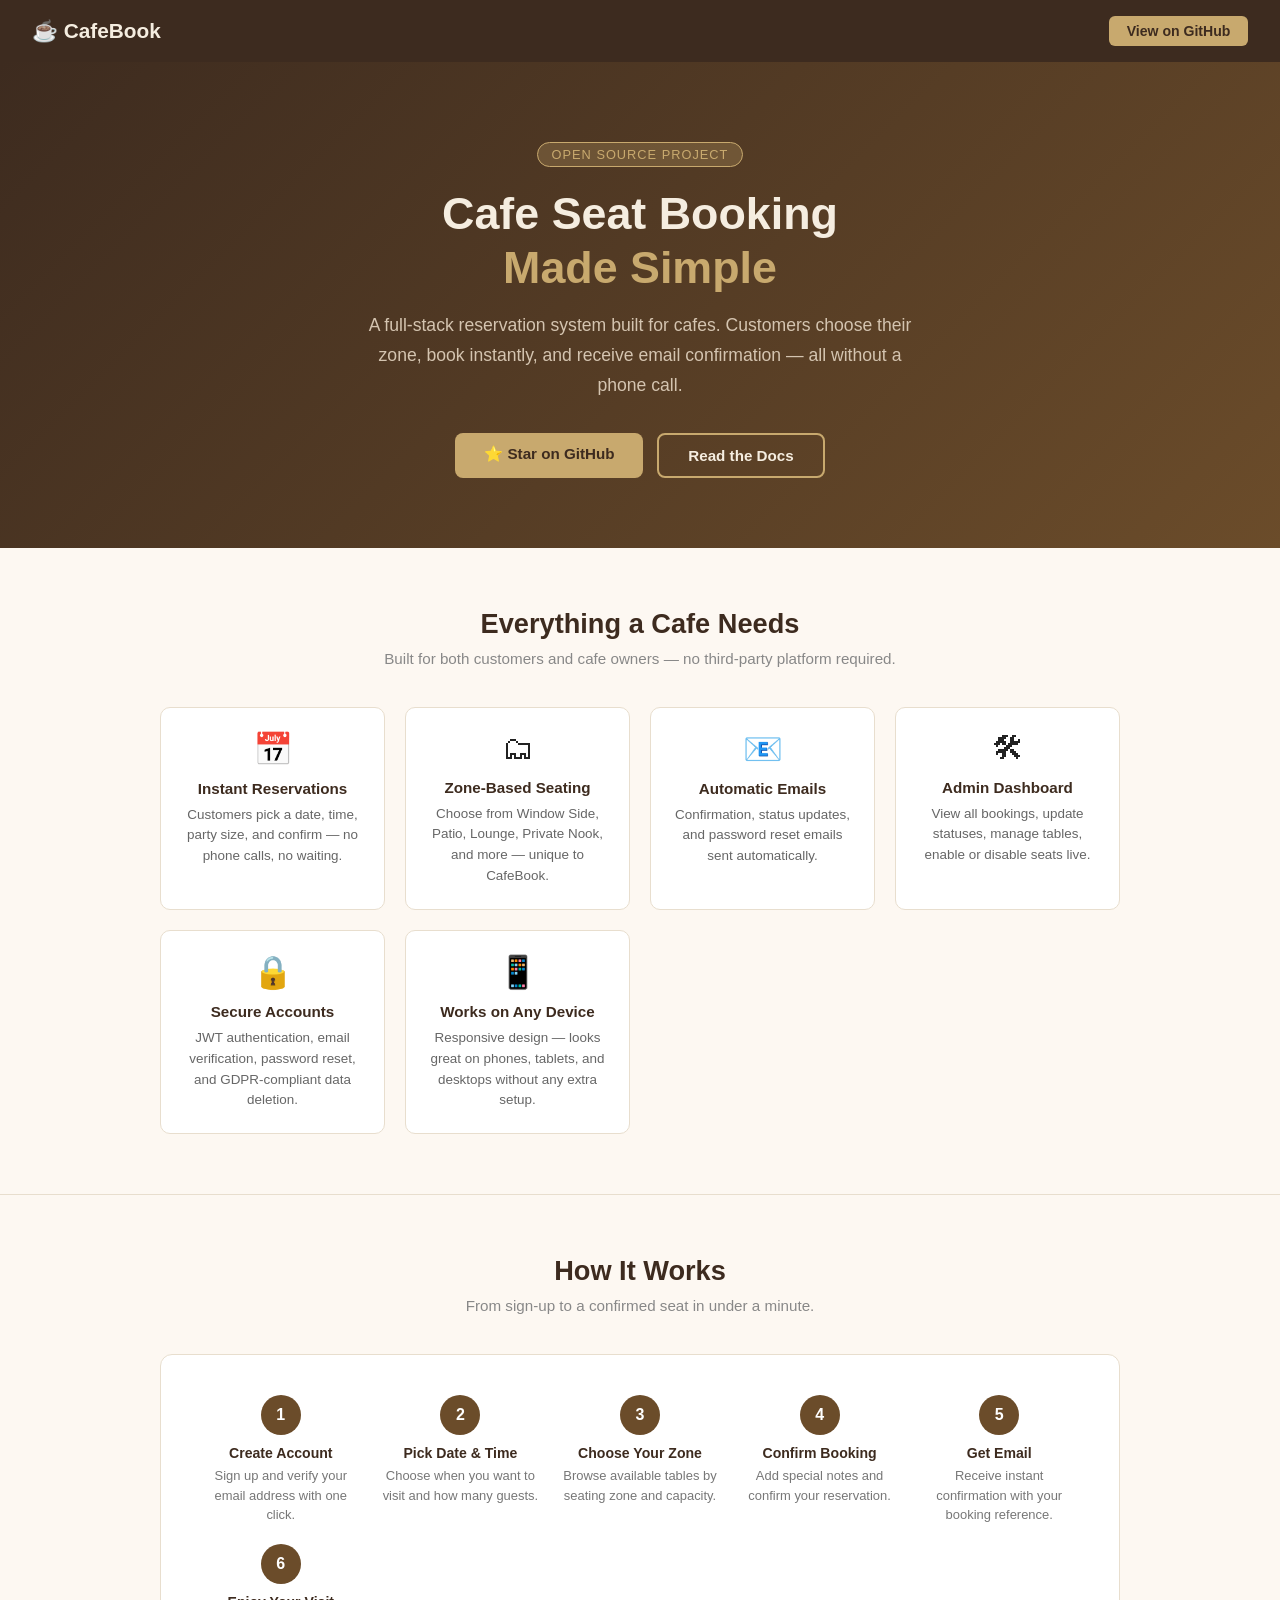
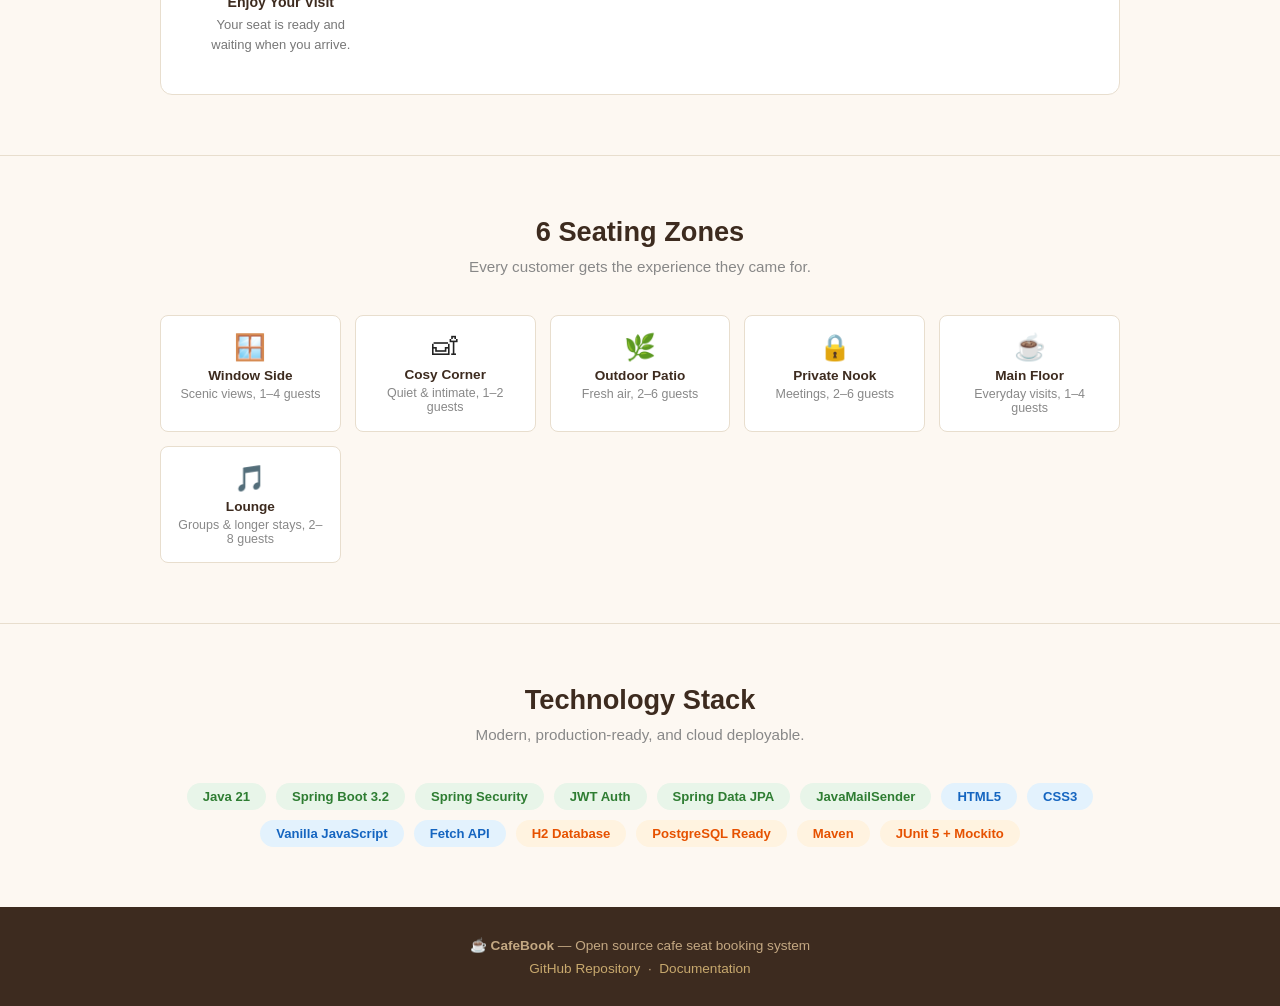
==== docs/index.html @ 47e1f50e "Add docs/index.html (GitHub Pages) and README.md Co-Authored-By: Claude Sonnet 4.6 <noreply@anthropi" ====
<!DOCTYPE html>
<html lang="en">
<head>
  <meta charset="UTF-8">
  <meta name="viewport" content="width=device-width, initial-scale=1.0">
  <title>CafeBook — Cafe Seat Booking System</title>
  <style>
    * { margin: 0; padding: 0; box-sizing: border-box; }
    body { font-family: 'Segoe UI', Arial, sans-serif; background: #fdf8f2; color: #222; }

    /* NAV */
    nav { background: #3d2b1f; padding: 1rem 2rem; display: flex; align-items: center; justify-content: space-between; }
    nav .logo { color: #f5ede0; font-size: 1.3rem; font-weight: 700; text-decoration: none; }
    nav a.btn { background: #c8a96e; color: #3d2b1f; padding: 0.45rem 1.1rem; border-radius: 6px;
                font-size: 0.88rem; font-weight: 700; text-decoration: none; }
    nav a.btn:hover { background: #b8945a; }

    /* HERO */
    .hero { background: linear-gradient(135deg, #3d2b1f 0%, #6b4c2a 100%);
            color: #f5ede0; text-align: center; padding: 80px 20px 70px; }
    .hero .badge { display: inline-block; background: rgba(200,169,110,0.25); color: #c8a96e;
                   border: 1px solid #c8a96e; border-radius: 20px; font-size: 0.8rem;
                   padding: 4px 14px; margin-bottom: 20px; letter-spacing: 1px; }
    .hero h1 { font-size: 2.8rem; margin-bottom: 16px; line-height: 1.2; }
    .hero h1 span { color: #c8a96e; }
    .hero p { font-size: 1.1rem; color: #d4c4b0; max-width: 560px; margin: 0 auto 32px; line-height: 1.7; }
    .hero-btns { display: flex; gap: 14px; justify-content: center; flex-wrap: wrap; }
    .hero-btns a { padding: 0.75rem 1.8rem; border-radius: 8px; font-weight: 700;
                   font-size: 0.95rem; text-decoration: none; }
    .btn-primary   { background: #c8a96e; color: #3d2b1f; }
    .btn-secondary { background: transparent; color: #f5ede0; border: 2px solid #c8a96e; }
    .btn-primary:hover   { background: #b8945a; }
    .btn-secondary:hover { background: rgba(200,169,110,0.1); }

    /* SECTIONS */
    section { padding: 60px 20px; max-width: 1000px; margin: 0 auto; }
    section h2 { font-size: 1.7rem; color: #3d2b1f; text-align: center; margin-bottom: 10px; }
    .section-sub { text-align: center; color: #888; font-size: 0.95rem; margin-bottom: 40px; }

    /* FEATURES GRID */
    .features { display: grid; grid-template-columns: repeat(auto-fit, minmax(220px, 1fr)); gap: 20px; }
    .feature-card { background: #fff; border: 1px solid #e8dece; border-radius: 10px;
                    padding: 22px 20px; text-align: center; }
    .feature-card .icon { font-size: 2rem; margin-bottom: 12px; }
    .feature-card h3 { font-size: 0.95rem; color: #3d2b1f; margin-bottom: 8px; font-weight: 700; }
    .feature-card p  { font-size: 0.84rem; color: #666; line-height: 1.55; }

    /* HOW IT WORKS */
    .how-wrap { background: #fff; border-radius: 12px; padding: 40px; border: 1px solid #e8dece; }
    .steps-row { display: grid; grid-template-columns: repeat(auto-fit, minmax(150px, 1fr)); gap: 20px; }
    .step { text-align: center; }
    .step .num { width: 40px; height: 40px; border-radius: 50%; background: #6b4c2a; color: #fff;
                 font-size: 1rem; font-weight: 700; display: flex; align-items: center;
                 justify-content: center; margin: 0 auto 10px; }
    .step h4 { font-size: 0.88rem; color: #3d2b1f; margin-bottom: 5px; font-weight: 700; }
    .step p  { font-size: 0.81rem; color: #777; line-height: 1.5; }

    /* ZONES */
    .zones-grid { display: grid; grid-template-columns: repeat(auto-fit, minmax(160px, 1fr)); gap: 14px; }
    .zone-card  { background: #fff; border: 1px solid #e8dece; border-radius: 8px;
                  padding: 16px; text-align: center; }
    .zone-card .zi { font-size: 1.6rem; margin-bottom: 6px; }
    .zone-card h4  { font-size: 0.85rem; color: #3d2b1f; font-weight: 700; margin-bottom: 4px; }
    .zone-card p   { font-size: 0.78rem; color: #888; }

    /* TECH STACK */
    .stack-row { display: flex; flex-wrap: wrap; gap: 10px; justify-content: center; }
    .tag { display: inline-block; padding: 6px 16px; border-radius: 20px; font-size: 0.82rem;
           font-weight: 600; }
    .tag.back  { background: #e8f5e9; color: #2e7d32; }
    .tag.front { background: #e3f2fd; color: #1565c0; }
    .tag.infra { background: #fff3e0; color: #e65100; }

    /* FOOTER */
    footer { background: #3d2b1f; color: #c4a882; text-align: center;
             padding: 30px 20px; font-size: 0.85rem; }
    footer a { color: #c8a96e; text-decoration: none; }
    footer a:hover { text-decoration: underline; }

    .divider { border: none; border-top: 1px solid #e8dece; margin: 0; }
  </style>
</head>
<body>

<!-- NAV -->
<nav>
  <a href="#" class="logo">&#9749; CafeBook</a>
  <a href="https://github.com/athikahamed4345/cafe-seat-booking" class="btn" target="_blank">View on GitHub</a>
</nav>

<!-- HERO -->
<div class="hero">
  <div class="badge">OPEN SOURCE PROJECT</div>
  <h1>Cafe Seat Booking<br><span>Made Simple</span></h1>
  <p>A full-stack reservation system built for cafes. Customers choose their zone, book instantly, and receive email confirmation — all without a phone call.</p>
  <div class="hero-btns">
    <a href="https://github.com/athikahamed4345/cafe-seat-booking" class="btn-primary" target="_blank">⭐ Star on GitHub</a>
    <a href="https://github.com/athikahamed4345/cafe-seat-booking#readme" class="btn-secondary" target="_blank">Read the Docs</a>
  </div>
</div>

<!-- FEATURES -->
<section>
  <h2>Everything a Cafe Needs</h2>
  <p class="section-sub">Built for both customers and cafe owners — no third-party platform required.</p>
  <div class="features">
    <div class="feature-card">
      <div class="icon">📅</div>
      <h3>Instant Reservations</h3>
      <p>Customers pick a date, time, party size, and confirm — no phone calls, no waiting.</p>
    </div>
    <div class="feature-card">
      <div class="icon">🗂</div>
      <h3>Zone-Based Seating</h3>
      <p>Choose from Window Side, Patio, Lounge, Private Nook, and more — unique to CafeBook.</p>
    </div>
    <div class="feature-card">
      <div class="icon">📧</div>
      <h3>Automatic Emails</h3>
      <p>Confirmation, status updates, and password reset emails sent automatically.</p>
    </div>
    <div class="feature-card">
      <div class="icon">🛠</div>
      <h3>Admin Dashboard</h3>
      <p>View all bookings, update statuses, manage tables, enable or disable seats live.</p>
    </div>
    <div class="feature-card">
      <div class="icon">🔒</div>
      <h3>Secure Accounts</h3>
      <p>JWT authentication, email verification, password reset, and GDPR-compliant data deletion.</p>
    </div>
    <div class="feature-card">
      <div class="icon">📱</div>
      <h3>Works on Any Device</h3>
      <p>Responsive design — looks great on phones, tablets, and desktops without any extra setup.</p>
    </div>
  </div>
</section>

<hr class="divider">

<!-- HOW IT WORKS -->
<section>
  <h2>How It Works</h2>
  <p class="section-sub">From sign-up to a confirmed seat in under a minute.</p>
  <div class="how-wrap">
    <div class="steps-row">
      <div class="step">
        <div class="num">1</div>
        <h4>Create Account</h4>
        <p>Sign up and verify your email address with one click.</p>
      </div>
      <div class="step">
        <div class="num">2</div>
        <h4>Pick Date & Time</h4>
        <p>Choose when you want to visit and how many guests.</p>
      </div>
      <div class="step">
        <div class="num">3</div>
        <h4>Choose Your Zone</h4>
        <p>Browse available tables by seating zone and capacity.</p>
      </div>
      <div class="step">
        <div class="num">4</div>
        <h4>Confirm Booking</h4>
        <p>Add special notes and confirm your reservation.</p>
      </div>
      <div class="step">
        <div class="num">5</div>
        <h4>Get Email</h4>
        <p>Receive instant confirmation with your booking reference.</p>
      </div>
      <div class="step">
        <div class="num">6</div>
        <h4>Enjoy Your Visit</h4>
        <p>Your seat is ready and waiting when you arrive.</p>
      </div>
    </div>
  </div>
</section>

<hr class="divider">

<!-- SEATING ZONES -->
<section>
  <h2>6 Seating Zones</h2>
  <p class="section-sub">Every customer gets the experience they came for.</p>
  <div class="zones-grid">
    <div class="zone-card"><div class="zi">🪟</div><h4>Window Side</h4><p>Scenic views, 1–4 guests</p></div>
    <div class="zone-card"><div class="zi">🛋</div><h4>Cosy Corner</h4><p>Quiet & intimate, 1–2 guests</p></div>
    <div class="zone-card"><div class="zi">🌿</div><h4>Outdoor Patio</h4><p>Fresh air, 2–6 guests</p></div>
    <div class="zone-card"><div class="zi">🔒</div><h4>Private Nook</h4><p>Meetings, 2–6 guests</p></div>
    <div class="zone-card"><div class="zi">☕</div><h4>Main Floor</h4><p>Everyday visits, 1–4 guests</p></div>
    <div class="zone-card"><div class="zi">🎵</div><h4>Lounge</h4><p>Groups & longer stays, 2–8 guests</p></div>
  </div>
</section>

<hr class="divider">

<!-- TECH STACK -->
<section>
  <h2>Technology Stack</h2>
  <p class="section-sub">Modern, production-ready, and cloud deployable.</p>
  <div class="stack-row">
    <span class="tag back">Java 21</span>
    <span class="tag back">Spring Boot 3.2</span>
    <span class="tag back">Spring Security</span>
    <span class="tag back">JWT Auth</span>
    <span class="tag back">Spring Data JPA</span>
    <span class="tag back">JavaMailSender</span>
    <span class="tag front">HTML5</span>
    <span class="tag front">CSS3</span>
    <span class="tag front">Vanilla JavaScript</span>
    <span class="tag front">Fetch API</span>
    <span class="tag infra">H2 Database</span>
    <span class="tag infra">PostgreSQL Ready</span>
    <span class="tag infra">Maven</span>
    <span class="tag infra">JUnit 5 + Mockito</span>
  </div>
</section>

<!-- FOOTER -->
<footer>
  <p>&#9749; <strong>CafeBook</strong> — Open source cafe seat booking system</p>
  <p style="margin-top:8px">
    <a href="https://github.com/athikahamed4345/cafe-seat-booking" target="_blank">GitHub Repository</a>
    &nbsp;·&nbsp;
    <a href="https://github.com/athikahamed4345/cafe-seat-booking#readme" target="_blank">Documentation</a>
  </p>
</footer>

</body>
</html>
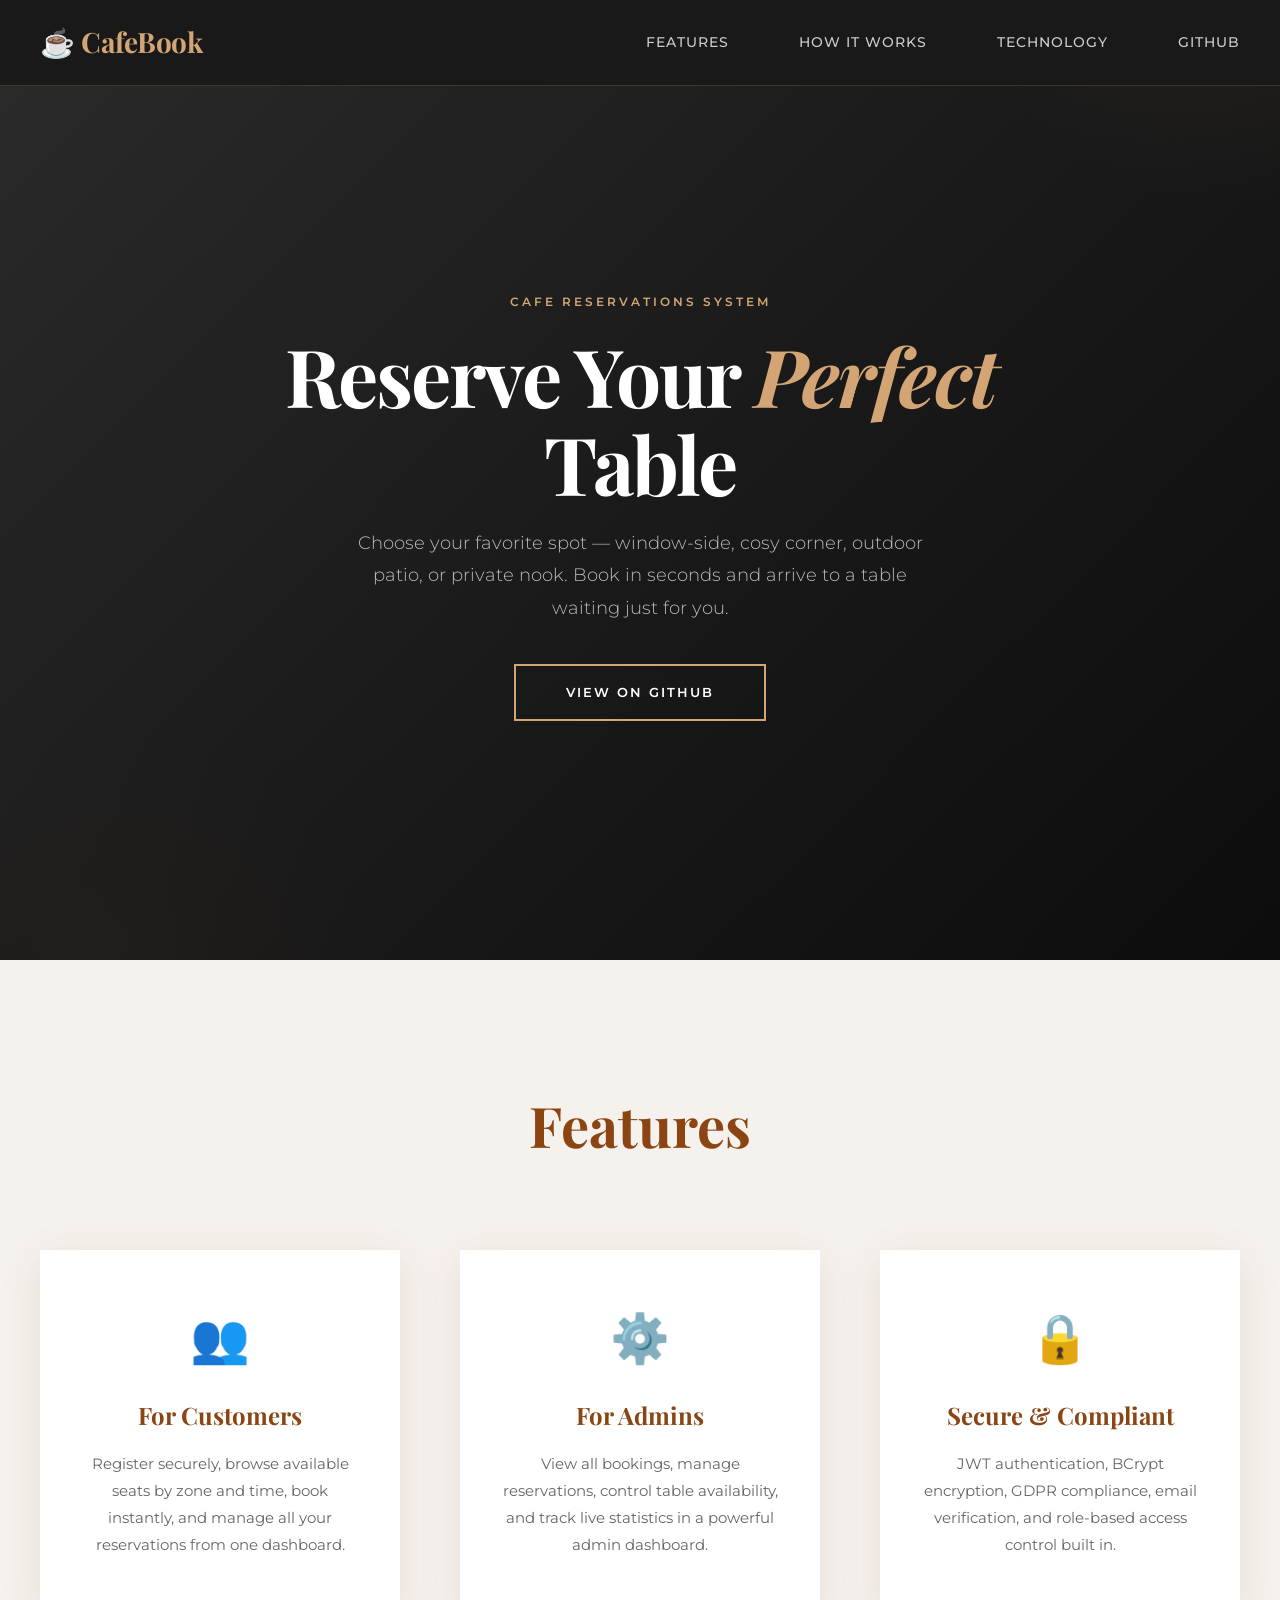
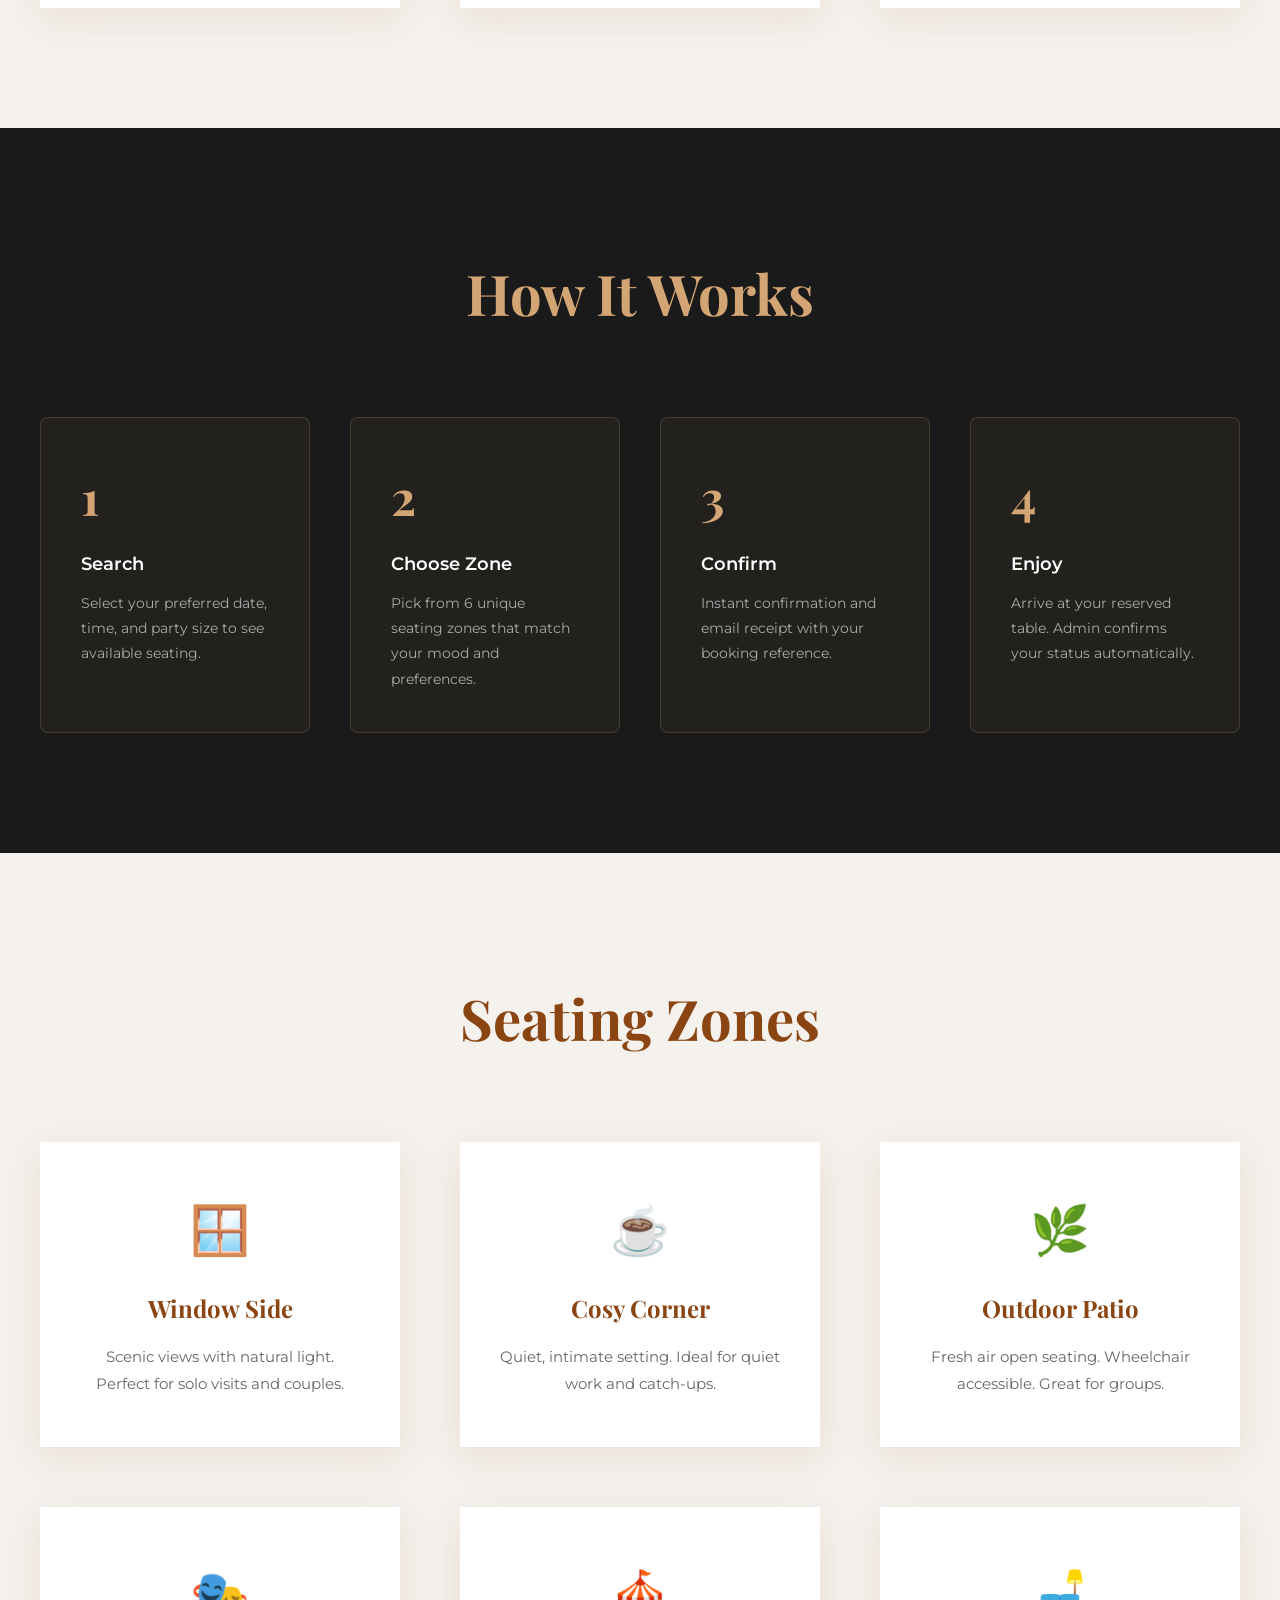
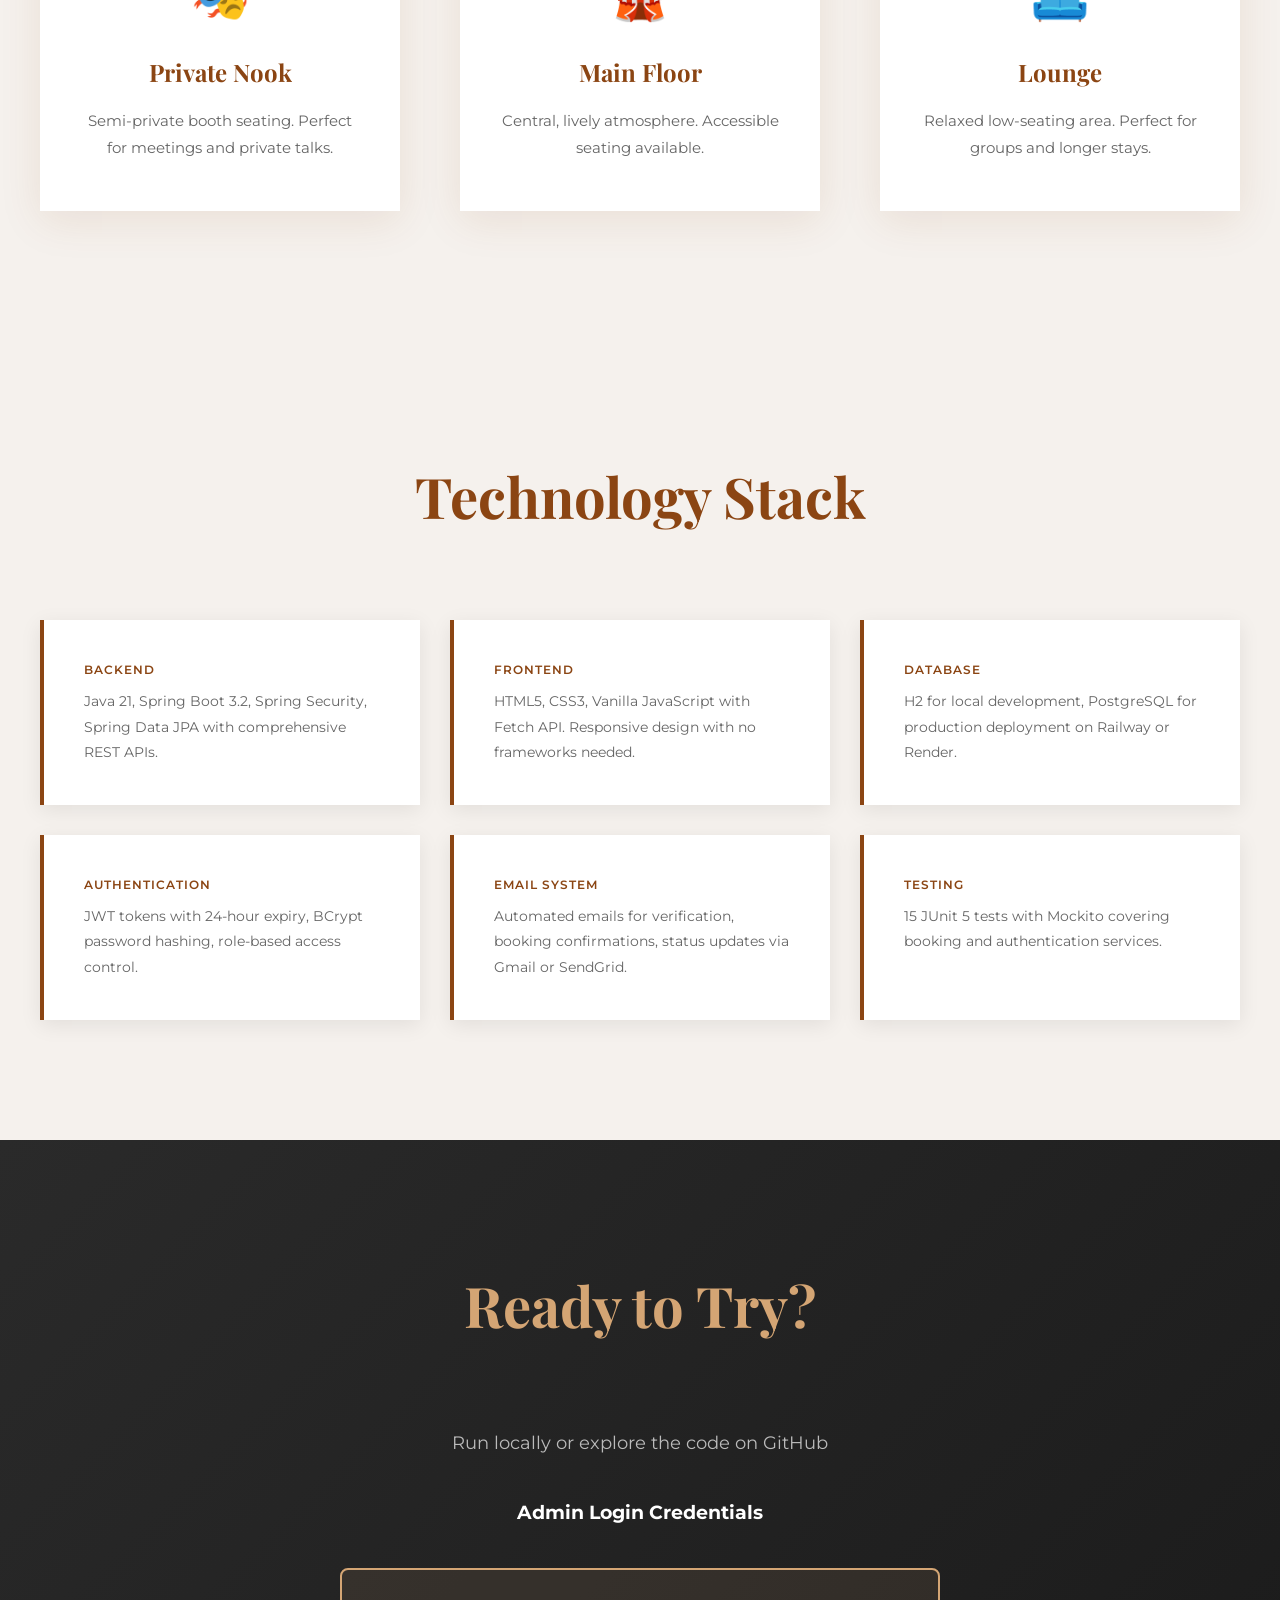
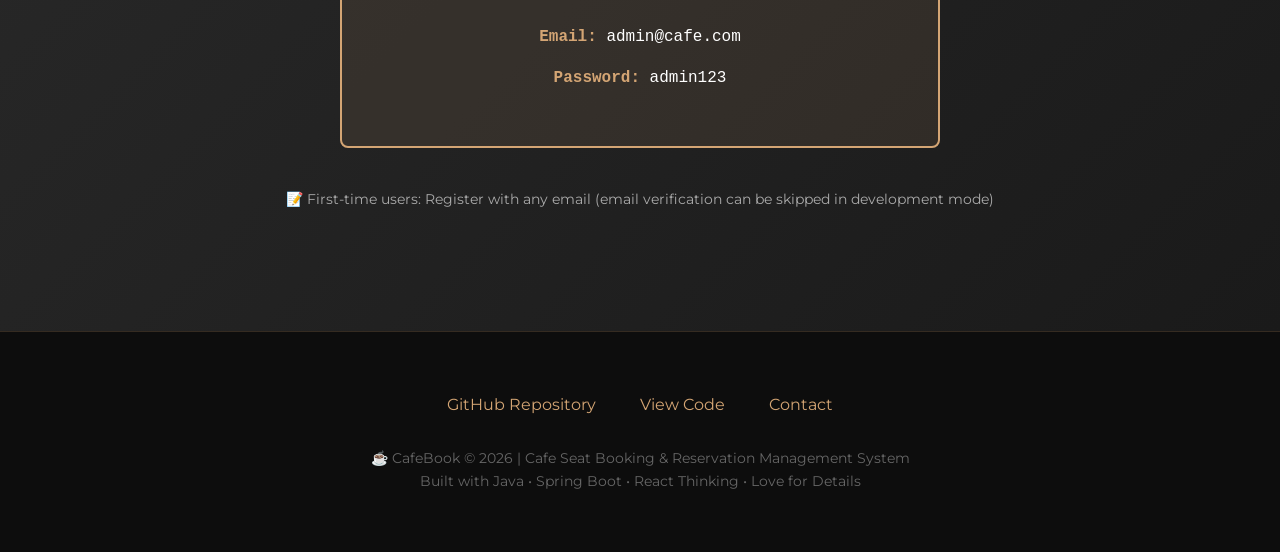
==== commit dc9722e7: "Revise index.html for improved layout and content" ====
--- a/docs/index.html
+++ b/docs/index.html
@@ -1,233 +1,659 @@
 <!DOCTYPE html>
 <html lang="en">
 <head>
-  <meta charset="UTF-8">
-  <meta name="viewport" content="width=device-width, initial-scale=1.0">
-  <title>CafeBook — Cafe Seat Booking System</title>
-  <style>
-    * { margin: 0; padding: 0; box-sizing: border-box; }
-    body { font-family: 'Segoe UI', Arial, sans-serif; background: #fdf8f2; color: #222; }
-
-    /* NAV */
-    nav { background: #3d2b1f; padding: 1rem 2rem; display: flex; align-items: center; justify-content: space-between; }
-    nav .logo { color: #f5ede0; font-size: 1.3rem; font-weight: 700; text-decoration: none; }
-    nav a.btn { background: #c8a96e; color: #3d2b1f; padding: 0.45rem 1.1rem; border-radius: 6px;
-                font-size: 0.88rem; font-weight: 700; text-decoration: none; }
-    nav a.btn:hover { background: #b8945a; }
-
-    /* HERO */
-    .hero { background: linear-gradient(135deg, #3d2b1f 0%, #6b4c2a 100%);
-            color: #f5ede0; text-align: center; padding: 80px 20px 70px; }
-    .hero .badge { display: inline-block; background: rgba(200,169,110,0.25); color: #c8a96e;
-                   border: 1px solid #c8a96e; border-radius: 20px; font-size: 0.8rem;
-                   padding: 4px 14px; margin-bottom: 20px; letter-spacing: 1px; }
-    .hero h1 { font-size: 2.8rem; margin-bottom: 16px; line-height: 1.2; }
-    .hero h1 span { color: #c8a96e; }
-    .hero p { font-size: 1.1rem; color: #d4c4b0; max-width: 560px; margin: 0 auto 32px; line-height: 1.7; }
-    .hero-btns { display: flex; gap: 14px; justify-content: center; flex-wrap: wrap; }
-    .hero-btns a { padding: 0.75rem 1.8rem; border-radius: 8px; font-weight: 700;
-                   font-size: 0.95rem; text-decoration: none; }
-    .btn-primary   { background: #c8a96e; color: #3d2b1f; }
-    .btn-secondary { background: transparent; color: #f5ede0; border: 2px solid #c8a96e; }
-    .btn-primary:hover   { background: #b8945a; }
-    .btn-secondary:hover { background: rgba(200,169,110,0.1); }
-
-    /* SECTIONS */
-    section { padding: 60px 20px; max-width: 1000px; margin: 0 auto; }
-    section h2 { font-size: 1.7rem; color: #3d2b1f; text-align: center; margin-bottom: 10px; }
-    .section-sub { text-align: center; color: #888; font-size: 0.95rem; margin-bottom: 40px; }
-
-    /* FEATURES GRID */
-    .features { display: grid; grid-template-columns: repeat(auto-fit, minmax(220px, 1fr)); gap: 20px; }
-    .feature-card { background: #fff; border: 1px solid #e8dece; border-radius: 10px;
-                    padding: 22px 20px; text-align: center; }
-    .feature-card .icon { font-size: 2rem; margin-bottom: 12px; }
-    .feature-card h3 { font-size: 0.95rem; color: #3d2b1f; margin-bottom: 8px; font-weight: 700; }
-    .feature-card p  { font-size: 0.84rem; color: #666; line-height: 1.55; }
-
-    /* HOW IT WORKS */
-    .how-wrap { background: #fff; border-radius: 12px; padding: 40px; border: 1px solid #e8dece; }
-    .steps-row { display: grid; grid-template-columns: repeat(auto-fit, minmax(150px, 1fr)); gap: 20px; }
-    .step { text-align: center; }
-    .step .num { width: 40px; height: 40px; border-radius: 50%; background: #6b4c2a; color: #fff;
-                 font-size: 1rem; font-weight: 700; display: flex; align-items: center;
-                 justify-content: center; margin: 0 auto 10px; }
-    .step h4 { font-size: 0.88rem; color: #3d2b1f; margin-bottom: 5px; font-weight: 700; }
-    .step p  { font-size: 0.81rem; color: #777; line-height: 1.5; }
-
-    /* ZONES */
-    .zones-grid { display: grid; grid-template-columns: repeat(auto-fit, minmax(160px, 1fr)); gap: 14px; }
-    .zone-card  { background: #fff; border: 1px solid #e8dece; border-radius: 8px;
-                  padding: 16px; text-align: center; }
-    .zone-card .zi { font-size: 1.6rem; margin-bottom: 6px; }
-    .zone-card h4  { font-size: 0.85rem; color: #3d2b1f; font-weight: 700; margin-bottom: 4px; }
-    .zone-card p   { font-size: 0.78rem; color: #888; }
-
-    /* TECH STACK */
-    .stack-row { display: flex; flex-wrap: wrap; gap: 10px; justify-content: center; }
-    .tag { display: inline-block; padding: 6px 16px; border-radius: 20px; font-size: 0.82rem;
-           font-weight: 600; }
-    .tag.back  { background: #e8f5e9; color: #2e7d32; }
-    .tag.front { background: #e3f2fd; color: #1565c0; }
-    .tag.infra { background: #fff3e0; color: #e65100; }
-
-    /* FOOTER */
-    footer { background: #3d2b1f; color: #c4a882; text-align: center;
-             padding: 30px 20px; font-size: 0.85rem; }
-    footer a { color: #c8a96e; text-decoration: none; }
-    footer a:hover { text-decoration: underline; }
-
-    .divider { border: none; border-top: 1px solid #e8dece; margin: 0; }
-  </style>
+    <meta charset="UTF-8">
+    <meta name="viewport" content="width=device-width, initial-scale=1.0">
+    <title>CafeBook — Reserve Your Perfect Table</title>
+    <link href="https://fonts.googleapis.com/css2?family=Playfair+Display:wght@400;700;900&family=Montserrat:wght@300;400;500;600;700&display=swap" rel="stylesheet">
+    <style>
+        * {
+            margin: 0;
+            padding: 0;
+            box-sizing: border-box;
+        }
+
+        :root {
+            --primary: #8B4513;
+            --dark: #1a1a1a;
+            --cream: #f5f1ed;
+            --accent: #d4a574;
+            --gold: #b8860b;
+        }
+
+        html {
+            scroll-behavior: smooth;
+        }
+
+        body {
+            font-family: 'Montserrat', sans-serif;
+            background: var(--dark);
+            color: #333;
+            line-height: 1.6;
+            overflow-x: hidden;
+        }
+
+        /* Navigation */
+        nav {
+            position: fixed;
+            top: 0;
+            width: 100%;
+            display: flex;
+            justify-content: space-between;
+            align-items: center;
+            padding: 20px 40px;
+            background: rgba(26, 26, 26, 0.95);
+            backdrop-filter: blur(10px);
+            z-index: 1000;
+            border-bottom: 1px solid rgba(212, 165, 116, 0.2);
+        }
+
+        .logo {
+            font-family: 'Playfair Display', serif;
+            font-size: 28px;
+            font-weight: 700;
+            color: var(--accent);
+            letter-spacing: -0.5px;
+        }
+
+        nav a {
+            color: #ccc;
+            text-decoration: none;
+            margin-left: 40px;
+            font-size: 14px;
+            font-weight: 500;
+            text-transform: uppercase;
+            letter-spacing: 1px;
+            transition: color 0.3s ease;
+        }
+
+        nav a:hover {
+            color: var(--accent);
+        }
+
+        /* Hero Section */
+        .hero {
+            min-height: 100vh;
+            display: flex;
+            align-items: center;
+            justify-content: center;
+            background: linear-gradient(135deg, #2a2a2a 0%, #1a1a1a 50%, #0d0d0d 100%);
+            position: relative;
+            overflow: hidden;
+            margin-top: 60px;
+        }
+
+        .hero::before {
+            content: '';
+            position: absolute;
+            top: -50%;
+            right: -20%;
+            width: 600px;
+            height: 600px;
+            background: radial-gradient(circle, rgba(212, 165, 116, 0.08) 0%, transparent 70%);
+            border-radius: 50%;
+            animation: float 20s ease-in-out infinite;
+        }
+
+        .hero::after {
+            content: '';
+            position: absolute;
+            bottom: -30%;
+            left: -10%;
+            width: 500px;
+            height: 500px;
+            background: radial-gradient(circle, rgba(139, 69, 19, 0.05) 0%, transparent 70%);
+            border-radius: 50%;
+            animation: float 25s ease-in-out infinite reverse;
+        }
+
+        @keyframes float {
+            0%, 100% { transform: translateY(0px); }
+            50% { transform: translateY(30px); }
+        }
+
+        .hero-content {
+            text-align: center;
+            z-index: 10;
+            max-width: 900px;
+            padding: 40px;
+            animation: fadeInUp 1s ease-out;
+        }
+
+        @keyframes fadeInUp {
+            from {
+                opacity: 0;
+                transform: translateY(40px);
+            }
+            to {
+                opacity: 1;
+                transform: translateY(0);
+            }
+        }
+
+        .hero-tag {
+            font-size: 12px;
+            letter-spacing: 3px;
+            text-transform: uppercase;
+            color: var(--accent);
+            margin-bottom: 20px;
+            font-weight: 600;
+        }
+
+        .hero h1 {
+            font-family: 'Playfair Display', serif;
+            font-size: 80px;
+            font-weight: 700;
+            line-height: 1.1;
+            color: #fff;
+            margin-bottom: 20px;
+            letter-spacing: -2px;
+        }
+
+        .hero h1 em {
+            font-style: italic;
+            color: var(--accent);
+        }
+
+        .hero-subtitle {
+            font-size: 18px;
+            color: #bbb;
+            margin-bottom: 40px;
+            font-weight: 300;
+            max-width: 600px;
+            margin-left: auto;
+            margin-right: auto;
+            line-height: 1.8;
+        }
+
+        .cta-button {
+            display: inline-block;
+            padding: 16px 50px;
+            border: 2px solid var(--accent);
+            color: #fff;
+            text-decoration: none;
+            text-transform: uppercase;
+            font-weight: 600;
+            font-size: 13px;
+            letter-spacing: 2px;
+            transition: all 0.4s ease;
+            position: relative;
+            overflow: hidden;
+        }
+
+        .cta-button::before {
+            content: '';
+            position: absolute;
+            top: 0;
+            left: -100%;
+            width: 100%;
+            height: 100%;
+            background: var(--accent);
+            transition: left 0.4s ease;
+            z-index: -1;
+        }
+
+        .cta-button:hover::before {
+            left: 0;
+        }
+
+        .cta-button:hover {
+            color: var(--dark);
+        }
+
+        /* Features Section */
+        .features {
+            padding: 120px 40px;
+            background: var(--cream);
+        }
+
+        .section-title {
+            font-family: 'Playfair Display', serif;
+            font-size: 56px;
+            color: var(--primary);
+            margin-bottom: 80px;
+            text-align: center;
+            font-weight: 700;
+        }
+
+        .features-grid {
+            display: grid;
+            grid-template-columns: repeat(auto-fit, minmax(300px, 1fr));
+            gap: 60px;
+            max-width: 1200px;
+            margin: 0 auto;
+        }
+
+        .feature-card {
+            background: #fff;
+            padding: 50px 40px;
+            text-align: center;
+            transition: all 0.4s ease;
+            box-shadow: 0 10px 40px rgba(139, 69, 19, 0.1);
+        }
+
+        .feature-card:hover {
+            transform: translateY(-10px);
+            box-shadow: 0 20px 60px rgba(139, 69, 19, 0.2);
+        }
+
+        .feature-icon {
+            font-size: 48px;
+            margin-bottom: 20px;
+        }
+
+        .feature-card h3 {
+            font-family: 'Playfair Display', serif;
+            font-size: 24px;
+            color: var(--primary);
+            margin-bottom: 15px;
+        }
+
+        .feature-card p {
+            color: #666;
+            font-size: 15px;
+            line-height: 1.8;
+        }
+
+        /* How It Works */
+        .how-it-works {
+            padding: 120px 40px;
+            background: var(--dark);
+            color: #fff;
+        }
+
+        .steps {
+            display: grid;
+            grid-template-columns: repeat(auto-fit, minmax(250px, 1fr));
+            gap: 40px;
+            max-width: 1200px;
+            margin: 0 auto;
+        }
+
+        .step {
+            position: relative;
+            padding: 40px;
+            background: rgba(212, 165, 116, 0.05);
+            border: 1px solid rgba(212, 165, 116, 0.2);
+            border-radius: 8px;
+            transition: all 0.4s ease;
+        }
+
+        .step:hover {
+            background: rgba(212, 165, 116, 0.1);
+            border-color: var(--accent);
+        }
+
+        .step-number {
+            font-family: 'Playfair Display', serif;
+            font-size: 48px;
+            color: var(--accent);
+            margin-bottom: 15px;
+            font-weight: 700;
+        }
+
+        .step h4 {
+            font-size: 18px;
+            margin-bottom: 12px;
+            font-weight: 600;
+        }
+
+        .step p {
+            color: #aaa;
+            font-size: 14px;
+            line-height: 1.8;
+        }
+
+        /* Tech Stack */
+        .tech-stack {
+            padding: 120px 40px;
+            background: var(--cream);
+        }
+
+        .tech-grid {
+            display: grid;
+            grid-template-columns: repeat(auto-fit, minmax(280px, 1fr));
+            gap: 30px;
+            max-width: 1200px;
+            margin: 0 auto;
+        }
+
+        .tech-item {
+            background: #fff;
+            padding: 40px;
+            border-left: 4px solid var(--primary);
+            box-shadow: 0 5px 20px rgba(0, 0, 0, 0.08);
+        }
+
+        .tech-item h4 {
+            color: var(--primary);
+            font-size: 16px;
+            margin-bottom: 10px;
+            font-weight: 600;
+            text-transform: uppercase;
+            font-size: 12px;
+            letter-spacing: 1px;
+        }
+
+        .tech-item p {
+            color: #666;
+            font-size: 14px;
+            line-height: 1.8;
+        }
+
+        /* Admin Preview */
+        .admin-preview {
+            padding: 120px 40px;
+            background: linear-gradient(135deg, #2a2a2a 0%, #1a1a1a 100%);
+            color: #fff;
+            text-align: center;
+        }
+
+        .admin-credentials {
+            background: rgba(212, 165, 116, 0.1);
+            border: 2px solid var(--accent);
+            border-radius: 8px;
+            padding: 40px;
+            max-width: 600px;
+            margin: 40px auto;
+            font-family: 'Courier New', monospace;
+        }
+
+        .admin-credentials p {
+            margin: 15px 0;
+            font-size: 16px;
+        }
+
+        .admin-credentials strong {
+            color: var(--accent);
+        }
+
+        /* Footer */
+        footer {
+            background: #0d0d0d;
+            color: #999;
+            padding: 60px 40px;
+            text-align: center;
+            border-top: 1px solid rgba(212, 165, 116, 0.2);
+        }
+
+        .footer-links {
+            margin-bottom: 30px;
+        }
+
+        .footer-links a {
+            color: var(--accent);
+            text-decoration: none;
+            margin: 0 20px;
+            transition: color 0.3s ease;
+        }
+
+        .footer-links a:hover {
+            color: #fff;
+        }
+
+        .footer-bottom {
+            font-size: 14px;
+            color: #666;
+        }
+
+        /* Responsive */
+        @media (max-width: 768px) {
+            nav {
+                padding: 15px 20px;
+                flex-direction: column;
+                gap: 15px;
+            }
+
+            nav a {
+                margin-left: 0;
+                font-size: 12px;
+            }
+
+            .hero {
+                margin-top: 80px;
+            }
+
+            .hero h1 {
+                font-size: 48px;
+            }
+
+            .hero-subtitle {
+                font-size: 16px;
+            }
+
+            .section-title {
+                font-size: 40px;
+                margin-bottom: 50px;
+            }
+
+            .features,
+            .how-it-works,
+            .tech-stack,
+            .admin-preview {
+                padding: 60px 20px;
+            }
+
+            .features-grid,
+            .steps,
+            .tech-grid {
+                gap: 30px;
+            }
+        }
+
+        @media (max-width: 480px) {
+            .hero h1 {
+                font-size: 36px;
+            }
+
+            .cta-button {
+                padding: 14px 30px;
+                font-size: 11px;
+            }
+
+            .section-title {
+                font-size: 32px;
+            }
+        }
+    </style>
 </head>
 <body>
-
-<!-- NAV -->
-<nav>
-  <a href="#" class="logo">&#9749; CafeBook</a>
-  <a href="https://github.com/athikahamed4345/cafe-seat-booking" class="btn" target="_blank">View on GitHub</a>
-</nav>
-
-<!-- HERO -->
-<div class="hero">
-  <div class="badge">OPEN SOURCE PROJECT</div>
-  <h1>Cafe Seat Booking<br><span>Made Simple</span></h1>
-  <p>A full-stack reservation system built for cafes. Customers choose their zone, book instantly, and receive email confirmation — all without a phone call.</p>
-  <div class="hero-btns">
-    <a href="https://github.com/athikahamed4345/cafe-seat-booking" class="btn-primary" target="_blank">⭐ Star on GitHub</a>
-    <a href="https://github.com/athikahamed4345/cafe-seat-booking#readme" class="btn-secondary" target="_blank">Read the Docs</a>
-  </div>
-</div>
-
-<!-- FEATURES -->
-<section>
-  <h2>Everything a Cafe Needs</h2>
-  <p class="section-sub">Built for both customers and cafe owners — no third-party platform required.</p>
-  <div class="features">
-    <div class="feature-card">
-      <div class="icon">📅</div>
-      <h3>Instant Reservations</h3>
-      <p>Customers pick a date, time, party size, and confirm — no phone calls, no waiting.</p>
-    </div>
-    <div class="feature-card">
-      <div class="icon">🗂</div>
-      <h3>Zone-Based Seating</h3>
-      <p>Choose from Window Side, Patio, Lounge, Private Nook, and more — unique to CafeBook.</p>
-    </div>
-    <div class="feature-card">
-      <div class="icon">📧</div>
-      <h3>Automatic Emails</h3>
-      <p>Confirmation, status updates, and password reset emails sent automatically.</p>
-    </div>
-    <div class="feature-card">
-      <div class="icon">🛠</div>
-      <h3>Admin Dashboard</h3>
-      <p>View all bookings, update statuses, manage tables, enable or disable seats live.</p>
-    </div>
-    <div class="feature-card">
-      <div class="icon">🔒</div>
-      <h3>Secure Accounts</h3>
-      <p>JWT authentication, email verification, password reset, and GDPR-compliant data deletion.</p>
-    </div>
-    <div class="feature-card">
-      <div class="icon">📱</div>
-      <h3>Works on Any Device</h3>
-      <p>Responsive design — looks great on phones, tablets, and desktops without any extra setup.</p>
-    </div>
-  </div>
-</section>
-
-<hr class="divider">
-
-<!-- HOW IT WORKS -->
-<section>
-  <h2>How It Works</h2>
-  <p class="section-sub">From sign-up to a confirmed seat in under a minute.</p>
-  <div class="how-wrap">
-    <div class="steps-row">
-      <div class="step">
-        <div class="num">1</div>
-        <h4>Create Account</h4>
-        <p>Sign up and verify your email address with one click.</p>
-      </div>
-      <div class="step">
-        <div class="num">2</div>
-        <h4>Pick Date & Time</h4>
-        <p>Choose when you want to visit and how many guests.</p>
-      </div>
-      <div class="step">
-        <div class="num">3</div>
-        <h4>Choose Your Zone</h4>
-        <p>Browse available tables by seating zone and capacity.</p>
-      </div>
-      <div class="step">
-        <div class="num">4</div>
-        <h4>Confirm Booking</h4>
-        <p>Add special notes and confirm your reservation.</p>
-      </div>
-      <div class="step">
-        <div class="num">5</div>
-        <h4>Get Email</h4>
-        <p>Receive instant confirmation with your booking reference.</p>
-      </div>
-      <div class="step">
-        <div class="num">6</div>
-        <h4>Enjoy Your Visit</h4>
-        <p>Your seat is ready and waiting when you arrive.</p>
-      </div>
-    </div>
-  </div>
-</section>
-
-<hr class="divider">
-
-<!-- SEATING ZONES -->
-<section>
-  <h2>6 Seating Zones</h2>
-  <p class="section-sub">Every customer gets the experience they came for.</p>
-  <div class="zones-grid">
-    <div class="zone-card"><div class="zi">🪟</div><h4>Window Side</h4><p>Scenic views, 1–4 guests</p></div>
-    <div class="zone-card"><div class="zi">🛋</div><h4>Cosy Corner</h4><p>Quiet & intimate, 1–2 guests</p></div>
-    <div class="zone-card"><div class="zi">🌿</div><h4>Outdoor Patio</h4><p>Fresh air, 2–6 guests</p></div>
-    <div class="zone-card"><div class="zi">🔒</div><h4>Private Nook</h4><p>Meetings, 2–6 guests</p></div>
-    <div class="zone-card"><div class="zi">☕</div><h4>Main Floor</h4><p>Everyday visits, 1–4 guests</p></div>
-    <div class="zone-card"><div class="zi">🎵</div><h4>Lounge</h4><p>Groups & longer stays, 2–8 guests</p></div>
-  </div>
-</section>
-
-<hr class="divider">
-
-<!-- TECH STACK -->
-<section>
-  <h2>Technology Stack</h2>
-  <p class="section-sub">Modern, production-ready, and cloud deployable.</p>
-  <div class="stack-row">
-    <span class="tag back">Java 21</span>
-    <span class="tag back">Spring Boot 3.2</span>
-    <span class="tag back">Spring Security</span>
-    <span class="tag back">JWT Auth</span>
-    <span class="tag back">Spring Data JPA</span>
-    <span class="tag back">JavaMailSender</span>
-    <span class="tag front">HTML5</span>
-    <span class="tag front">CSS3</span>
-    <span class="tag front">Vanilla JavaScript</span>
-    <span class="tag front">Fetch API</span>
-    <span class="tag infra">H2 Database</span>
-    <span class="tag infra">PostgreSQL Ready</span>
-    <span class="tag infra">Maven</span>
-    <span class="tag infra">JUnit 5 + Mockito</span>
-  </div>
-</section>
-
-<!-- FOOTER -->
-<footer>
-  <p>&#9749; <strong>CafeBook</strong> — Open source cafe seat booking system</p>
-  <p style="margin-top:8px">
-    <a href="https://github.com/athikahamed4345/cafe-seat-booking" target="_blank">GitHub Repository</a>
-    &nbsp;·&nbsp;
-    <a href="https://github.com/athikahamed4345/cafe-seat-booking#readme" target="_blank">Documentation</a>
-  </p>
-</footer>
-
-</body>
-</html>
+    <!-- Navigation -->
+    <nav>
+        <div class="logo">☕ CafeBook</div>
+        <div style="display: flex; gap: 30px;">
+            <a href="#features">Features</a>
+            <a href="#how">How It Works</a>
+            <a href="#tech">Technology</a>
+            <a href="https://github.com/athikahamed4345/cafe-seat-booking" target="_blank">GitHub</a>
+        </div>
+    </nav>
+
+    <!-- Hero Section -->
+    <section class="hero">
+        <div class="hero-content">
+            <div class="hero-tag">Cafe Reservations System</div>
+            <h1>Reserve Your <em>Perfect</em> Table</h1>
+            <p class="hero-subtitle">
+                Choose your favorite spot — window-side, cosy corner, outdoor patio, or private nook. 
+                Book in seconds and arrive to a table waiting just for you.
+            </p>
+            <a href="https://github.com/athikahamed4345/cafe-seat-booking" class="cta-button">View on GitHub</a>
+        </div>
+    </section>
+
+    <!-- Features Section -->
+    <section class="features" id="features">
+        <h2 class="section-title">Features</h2>
+        <div class="features-grid">
+            <div class="feature-card">
+                <div class="feature-icon">👥</div>
+                <h3>For Customers</h3>
+                <p>Register securely, browse available seats by zone and time, book instantly, and manage all your reservations from one dashboard.</p>
+            </div>
+            <div class="feature-card">
+                <div class="feature-icon">⚙️</div>
+                <h3>For Admins</h3>
+                <p>View all bookings, manage reservations, control table availability, and track live statistics in a powerful admin dashboard.</p>
+            </div>
+            <div class="feature-card">
+                <div class="feature-icon">🔒</div>
+                <h3>Secure & Compliant</h3>
+                <p>JWT authentication, BCrypt encryption, GDPR compliance, email verification, and role-based access control built in.</p>
+            </div>
+        </div>
+    </section>
+
+    <!-- How It Works -->
+    <section class="how-it-works" id="how">
+        <h2 class="section-title" style="color: var(--accent);">How It Works</h2>
+        <div class="steps">
+            <div class="step">
+                <div class="step-number">1</div>
+                <h4>Search</h4>
+                <p>Select your preferred date, time, and party size to see available seating.</p>
+            </div>
+            <div class="step">
+                <div class="step-number">2</div>
+                <h4>Choose Zone</h4>
+                <p>Pick from 6 unique seating zones that match your mood and preferences.</p>
+            </div>
+            <div class="step">
+                <div class="step-number">3</div>
+                <h4>Confirm</h4>
+                <p>Instant confirmation and email receipt with your booking reference.</p>
+            </div>
+            <div class="step">
+                <div class="step-number">4</div>
+                <h4>Enjoy</h4>
+                <p>Arrive at your reserved table. Admin confirms your status automatically.</p>
+            </div>
+        </div>
+    </section>
+
+    <!-- Seating Zones -->
+    <section class="features">
+        <h2 class="section-title">Seating Zones</h2>
+        <div class="features-grid">
+            <div class="feature-card">
+                <div class="feature-icon">🪟</div>
+                <h3>Window Side</h3>
+                <p>Scenic views with natural light. Perfect for solo visits and couples.</p>
+            </div>
+            <div class="feature-card">
+                <div class="feature-icon">☕</div>
+                <h3>Cosy Corner</h3>
+                <p>Quiet, intimate setting. Ideal for quiet work and catch-ups.</p>
+            </div>
+            <div class="feature-card">
+                <div class="feature-icon">🌿</div>
+                <h3>Outdoor Patio</h3>
+                <p>Fresh air open seating. Wheelchair accessible. Great for groups.</p>
+            </div>
+            <div class="feature-card">
+                <div class="feature-icon">🎭</div>
+                <h3>Private Nook</h3>
+                <p>Semi-private booth seating. Perfect for meetings and private talks.</p>
+            </div>
+            <div class="feature-card">
+                <div class="feature-icon">🎪</div>
+                <h3>Main Floor</h3>
+                <p>Central, lively atmosphere. Accessible seating available.</p>
+            </div>
+            <div class="feature-card">
+                <div class="feature-icon">🛋️</div>
+                <h3>Lounge</h3>
+                <p>Relaxed low-seating area. Perfect for groups and longer stays.</p>
+            </div>
+        </div>
+    </section>
+
+    <!-- Tech Stack -->
+    <section class="tech-stack" id="tech">
+        <h2 class="section-title">Technology Stack</h2>
+        <div class="tech-grid">
+            <div class="tech-item">
+                <h4>Backend</h4>
+                <p>Java 21, Spring Boot 3.2, Spring Security, Spring Data JPA with comprehensive REST APIs.</p>
+            </div>
+            <div class="tech-item">
+                <h4>Frontend</h4>
+                <p>HTML5, CSS3, Vanilla JavaScript with Fetch API. Responsive design with no frameworks needed.</p>
+            </div>
+            <div class="tech-item">
+                <h4>Database</h4>
+                <p>H2 for local development, PostgreSQL for production deployment on Railway or Render.</p>
+            </div>
+            <div class="tech-item">
+                <h4>Authentication</h4>
+                <p>JWT tokens with 24-hour expiry, BCrypt password hashing, role-based access control.</p>
+            </div>
+            <div class="tech-item">
+                <h4>Email System</h4>
+                <p>Automated emails for verification, booking confirmations, status updates via Gmail or SendGrid.</p>
+            </div>
+            <div class="tech-item">
+                <h4>Testing</h4>
+                <p>15 JUnit 5 tests with Mockito covering booking and authentication services.</p>
+            </div>
+        </div>
+    </section>
+
+    <!-- Admin Preview -->
+    <section class="admin-preview">
+        <h2 class="section-title" style="color: var(--accent);">Ready to Try?</h2>
+        <p style="font-size: 18px; margin: 20px 0 40px; color: #bbb;">Run locally or explore the code on GitHub</p>
+        
+        <h3 style="color: #fff; margin-bottom: 20px;">Admin Login Credentials</h3>
+        <div class="admin-credentials">
+            <p><strong>Email:</strong> admin@cafe.com</p>
+            <p><strong>Password:</strong> admin123</p>
+        </div>
+
+        <p style="color: #aaa; margin-top: 30px; font-size: 14px;">
+            📝 First-time users: Register with any email (email verification can be skipped in development mode)
+        </p>
+    </section>
+
+    <!-- Footer -->
+    <footer>
+        <div class="footer-links">
+            <a href="https://github.com/athikahamed4345/cafe-seat-booking" target="_blank">GitHub Repository</a>
+            <a href="#" target="_blank">View Code</a>
+            <a href="mailto:contact@example.com">Contact</a>
+        </div>
+        <div class="footer-bottom">
+            <p>☕ CafeBook © 2026 | Cafe Seat Booking & Reservation Management System</p>
+            <p>Built with Java • Spring Boot • React Thinking • Love for Details</p>
+        </div>
+    </footer>
+
+    <script>
+        // Smooth scroll for navigation links
+        document.querySelectorAll('a[href^="#"]').forEach(anchor => {
+            anchor.addEventListener('click', function (e) {
+                e.preventDefault();
+                const target = document.querySelector(this.getAttribute('href'));
+                if (target) {
+                    target.scrollIntoView({
+                        behavior: 'smooth',
+                        block: 'start'
+                    });
+                }
+            });
+        });
+
+        // Navbar background on scroll
+        window.addEventListener('scroll', function() {
+            const nav = document.querySelector('nav');
+            if (window.scrollY > 50) {
+                nav.style.background = 'rgba(26, 26, 26, 0.99)';
+                nav.style.boxShadow = '0 4px 20px rgba(0, 0, 0, 0.3)';
+            } else {
+                nav.style.background = 'rgba(26, 26, 26, 0.95)';
+                nav.style.boxShadow = 'none';
+            }
+        });
+
+        // Intersection Observer for fade-in animations
+        const observerOptions = {
+            threshold:
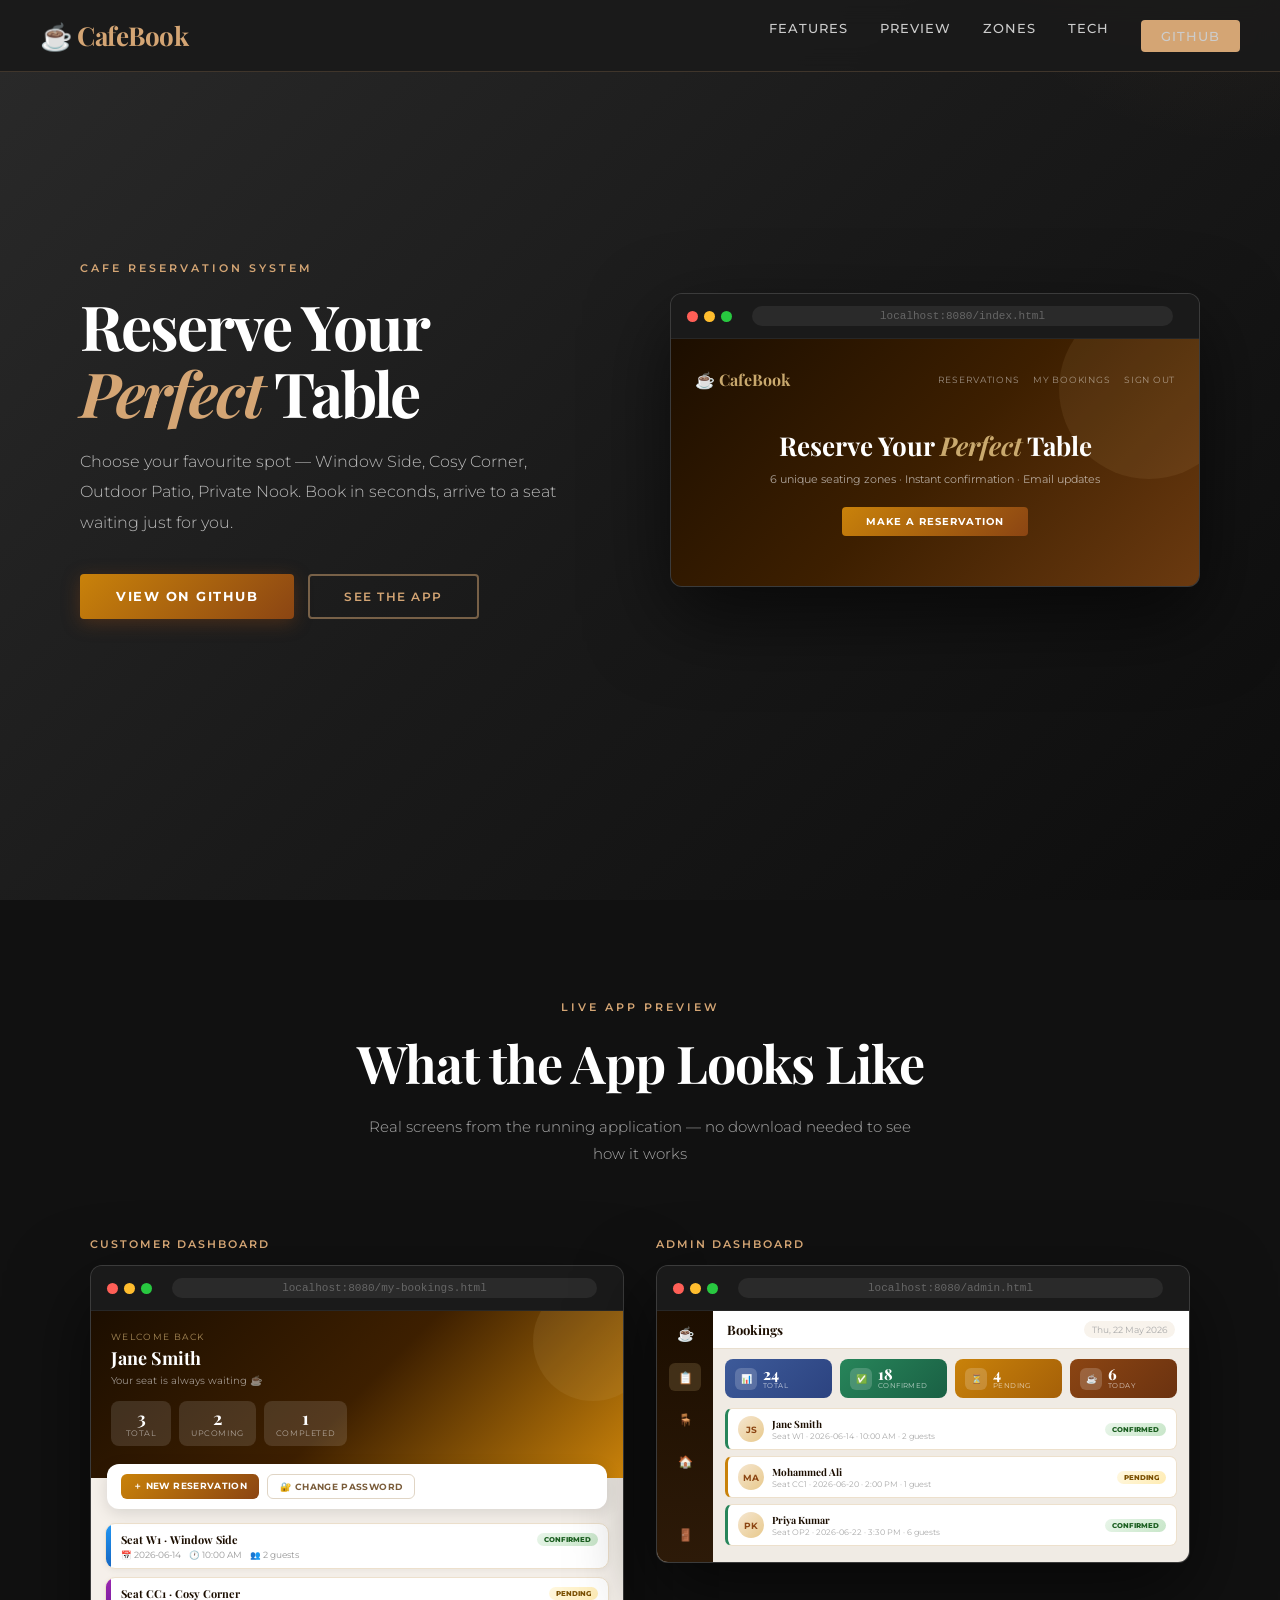
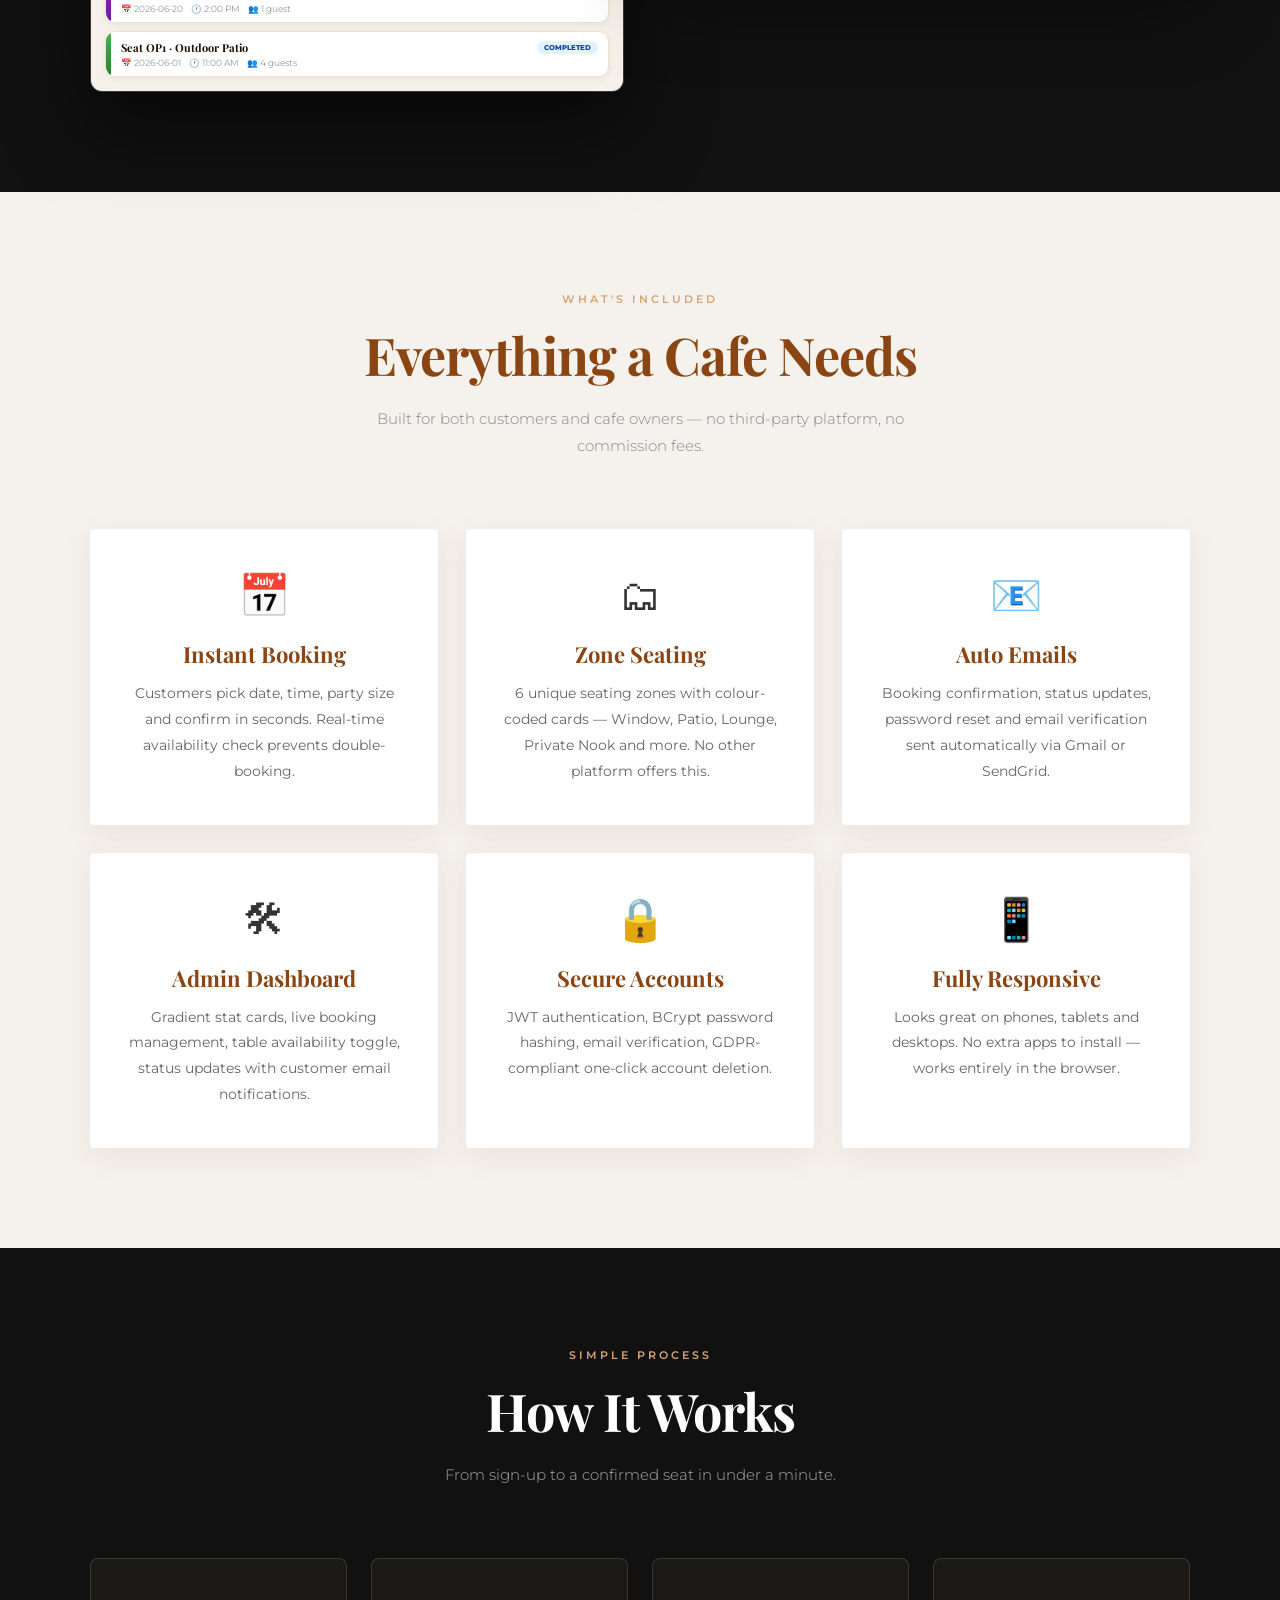
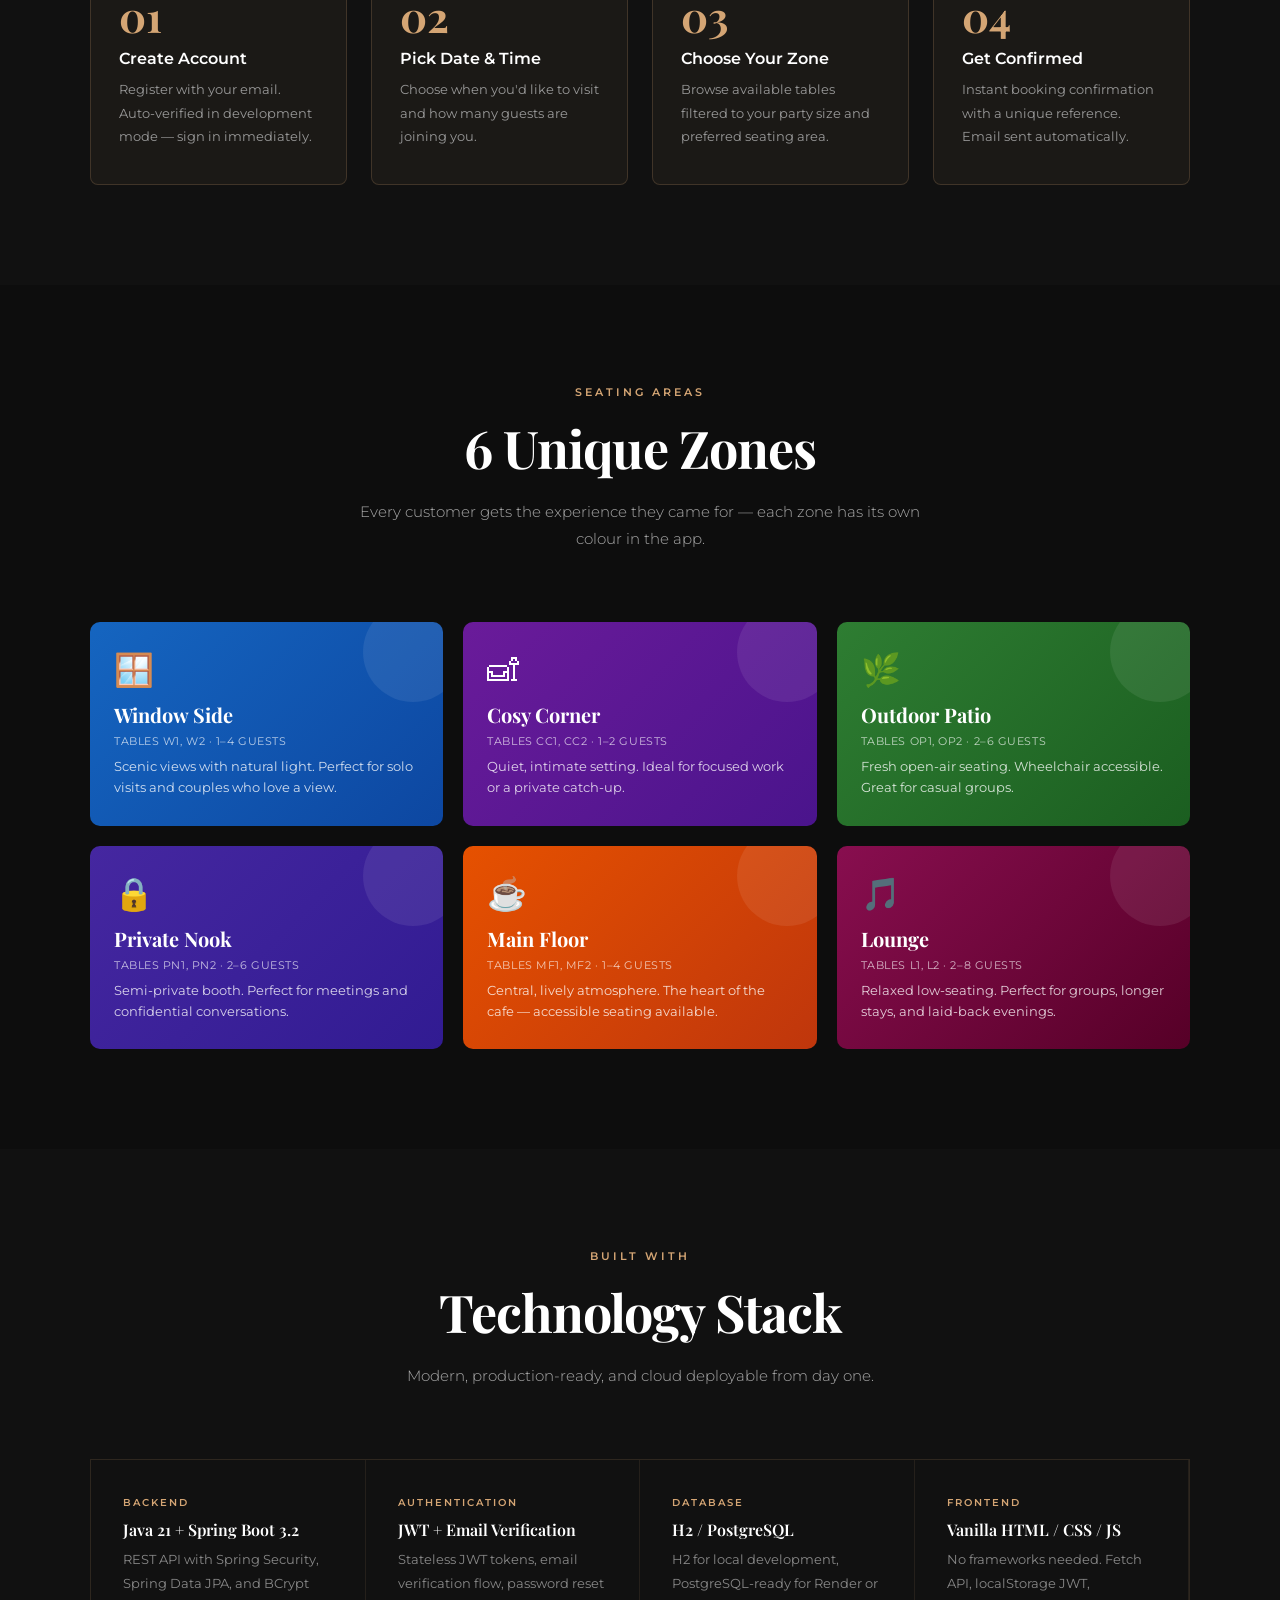
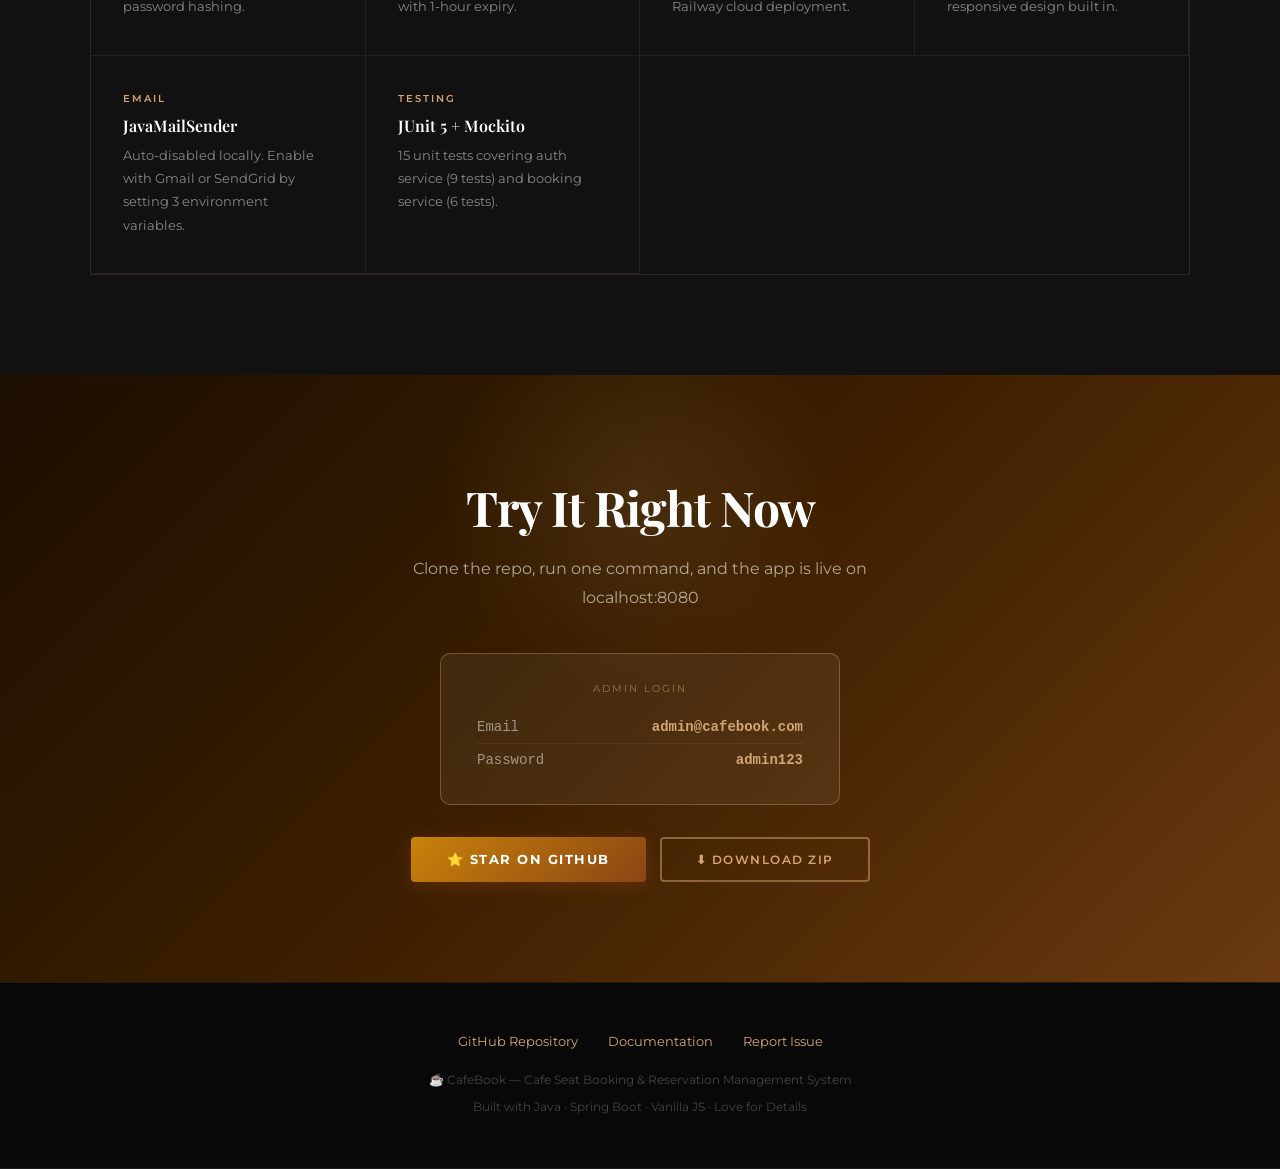
==== commit e60e3cbf: "Rebuild GitHub Pages showcase with CSS app mockups and live screen previews - Dark hero section with" ====
--- a/docs/index.html
+++ b/docs/index.html
@@ -1,659 +1,551 @@
 <!DOCTYPE html>
 <html lang="en">
 <head>
-    <meta charset="UTF-8">
-    <meta name="viewport" content="width=device-width, initial-scale=1.0">
-    <title>CafeBook — Reserve Your Perfect Table</title>
-    <link href="https://fonts.googleapis.com/css2?family=Playfair+Display:wght@400;700;900&family=Montserrat:wght@300;400;500;600;700&display=swap" rel="stylesheet">
-    <style>
-        * {
-            margin: 0;
-            padding: 0;
-            box-sizing: border-box;
-        }
-
-        :root {
-            --primary: #8B4513;
-            --dark: #1a1a1a;
-            --cream: #f5f1ed;
-            --accent: #d4a574;
-            --gold: #b8860b;
-        }
-
-        html {
-            scroll-behavior: smooth;
-        }
-
-        body {
-            font-family: 'Montserrat', sans-serif;
-            background: var(--dark);
-            color: #333;
-            line-height: 1.6;
-            overflow-x: hidden;
-        }
-
-        /* Navigation */
-        nav {
-            position: fixed;
-            top: 0;
-            width: 100%;
-            display: flex;
-            justify-content: space-between;
-            align-items: center;
-            padding: 20px 40px;
-            background: rgba(26, 26, 26, 0.95);
-            backdrop-filter: blur(10px);
-            z-index: 1000;
-            border-bottom: 1px solid rgba(212, 165, 116, 0.2);
-        }
-
-        .logo {
-            font-family: 'Playfair Display', serif;
-            font-size: 28px;
-            font-weight: 700;
-            color: var(--accent);
-            letter-spacing: -0.5px;
-        }
-
-        nav a {
-            color: #ccc;
-            text-decoration: none;
-            margin-left: 40px;
-            font-size: 14px;
-            font-weight: 500;
-            text-transform: uppercase;
-            letter-spacing: 1px;
-            transition: color 0.3s ease;
-        }
-
-        nav a:hover {
-            color: var(--accent);
-        }
-
-        /* Hero Section */
-        .hero {
-            min-height: 100vh;
-            display: flex;
-            align-items: center;
-            justify-content: center;
-            background: linear-gradient(135deg, #2a2a2a 0%, #1a1a1a 50%, #0d0d0d 100%);
-            position: relative;
-            overflow: hidden;
-            margin-top: 60px;
-        }
-
-        .hero::before {
-            content: '';
-            position: absolute;
-            top: -50%;
-            right: -20%;
-            width: 600px;
-            height: 600px;
-            background: radial-gradient(circle, rgba(212, 165, 116, 0.08) 0%, transparent 70%);
-            border-radius: 50%;
-            animation: float 20s ease-in-out infinite;
-        }
-
-        .hero::after {
-            content: '';
-            position: absolute;
-            bottom: -30%;
-            left: -10%;
-            width: 500px;
-            height: 500px;
-            background: radial-gradient(circle, rgba(139, 69, 19, 0.05) 0%, transparent 70%);
-            border-radius: 50%;
-            animation: float 25s ease-in-out infinite reverse;
-        }
-
-        @keyframes float {
-            0%, 100% { transform: translateY(0px); }
-            50% { transform: translateY(30px); }
-        }
-
-        .hero-content {
-            text-align: center;
-            z-index: 10;
-            max-width: 900px;
-            padding: 40px;
-            animation: fadeInUp 1s ease-out;
-        }
-
-        @keyframes fadeInUp {
-            from {
-                opacity: 0;
-                transform: translateY(40px);
-            }
-            to {
-                opacity: 1;
-                transform: translateY(0);
-            }
-        }
-
-        .hero-tag {
-            font-size: 12px;
-            letter-spacing: 3px;
-            text-transform: uppercase;
-            color: var(--accent);
-            margin-bottom: 20px;
-            font-weight: 600;
-        }
-
-        .hero h1 {
-            font-family: 'Playfair Display', serif;
-            font-size: 80px;
-            font-weight: 700;
-            line-height: 1.1;
-            color: #fff;
-            margin-bottom: 20px;
-            letter-spacing: -2px;
-        }
-
-        .hero h1 em {
-            font-style: italic;
-            color: var(--accent);
-        }
-
-        .hero-subtitle {
-            font-size: 18px;
-            color: #bbb;
-            margin-bottom: 40px;
-            font-weight: 300;
-            max-width: 600px;
-            margin-left: auto;
-            margin-right: auto;
-            line-height: 1.8;
-        }
-
-        .cta-button {
-            display: inline-block;
-            padding: 16px 50px;
-            border: 2px solid var(--accent);
-            color: #fff;
-            text-decoration: none;
-            text-transform: uppercase;
-            font-weight: 600;
-            font-size: 13px;
-            letter-spacing: 2px;
-            transition: all 0.4s ease;
-            position: relative;
-            overflow: hidden;
-        }
-
-        .cta-button::before {
-            content: '';
-            position: absolute;
-            top: 0;
-            left: -100%;
-            width: 100%;
-            height: 100%;
-            background: var(--accent);
-            transition: left 0.4s ease;
-            z-index: -1;
-        }
-
-        .cta-button:hover::before {
-            left: 0;
-        }
-
-        .cta-button:hover {
-            color: var(--dark);
-        }
-
-        /* Features Section */
-        .features {
-            padding: 120px 40px;
-            background: var(--cream);
-        }
-
-        .section-title {
-            font-family: 'Playfair Display', serif;
-            font-size: 56px;
-            color: var(--primary);
-            margin-bottom: 80px;
-            text-align: center;
-            font-weight: 700;
-        }
-
-        .features-grid {
-            display: grid;
-            grid-template-columns: repeat(auto-fit, minmax(300px, 1fr));
-            gap: 60px;
-            max-width: 1200px;
-            margin: 0 auto;
-        }
-
-        .feature-card {
-            background: #fff;
-            padding: 50px 40px;
-            text-align: center;
-            transition: all 0.4s ease;
-            box-shadow: 0 10px 40px rgba(139, 69, 19, 0.1);
-        }
-
-        .feature-card:hover {
-            transform: translateY(-10px);
-            box-shadow: 0 20px 60px rgba(139, 69, 19, 0.2);
-        }
-
-        .feature-icon {
-            font-size: 48px;
-            margin-bottom: 20px;
-        }
-
-        .feature-card h3 {
-            font-family: 'Playfair Display', serif;
-            font-size: 24px;
-            color: var(--primary);
-            margin-bottom: 15px;
-        }
-
-        .feature-card p {
-            color: #666;
-            font-size: 15px;
-            line-height: 1.8;
-        }
-
-        /* How It Works */
-        .how-it-works {
-            padding: 120px 40px;
-            background: var(--dark);
-            color: #fff;
-        }
-
-        .steps {
-            display: grid;
-            grid-template-columns: repeat(auto-fit, minmax(250px, 1fr));
-            gap: 40px;
-            max-width: 1200px;
-            margin: 0 auto;
-        }
-
-        .step {
-            position: relative;
-            padding: 40px;
-            background: rgba(212, 165, 116, 0.05);
-            border: 1px solid rgba(212, 165, 116, 0.2);
-            border-radius: 8px;
-            transition: all 0.4s ease;
-        }
-
-        .step:hover {
-            background: rgba(212, 165, 116, 0.1);
-            border-color: var(--accent);
-        }
-
-        .step-number {
-            font-family: 'Playfair Display', serif;
-            font-size: 48px;
-            color: var(--accent);
-            margin-bottom: 15px;
-            font-weight: 700;
-        }
-
-        .step h4 {
-            font-size: 18px;
-            margin-bottom: 12px;
-            font-weight: 600;
-        }
-
-        .step p {
-            color: #aaa;
-            font-size: 14px;
-            line-height: 1.8;
-        }
-
-        /* Tech Stack */
-        .tech-stack {
-            padding: 120px 40px;
-            background: var(--cream);
-        }
-
-        .tech-grid {
-            display: grid;
-            grid-template-columns: repeat(auto-fit, minmax(280px, 1fr));
-            gap: 30px;
-            max-width: 1200px;
-            margin: 0 auto;
-        }
-
-        .tech-item {
-            background: #fff;
-            padding: 40px;
-            border-left: 4px solid var(--primary);
-            box-shadow: 0 5px 20px rgba(0, 0, 0, 0.08);
-        }
-
-        .tech-item h4 {
-            color: var(--primary);
-            font-size: 16px;
-            margin-bottom: 10px;
-            font-weight: 600;
-            text-transform: uppercase;
-            font-size: 12px;
-            letter-spacing: 1px;
-        }
-
-        .tech-item p {
-            color: #666;
-            font-size: 14px;
-            line-height: 1.8;
-        }
-
-        /* Admin Preview */
-        .admin-preview {
-            padding: 120px 40px;
-            background: linear-gradient(135deg, #2a2a2a 0%, #1a1a1a 100%);
-            color: #fff;
-            text-align: center;
-        }
-
-        .admin-credentials {
-            background: rgba(212, 165, 116, 0.1);
-            border: 2px solid var(--accent);
-            border-radius: 8px;
-            padding: 40px;
-            max-width: 600px;
-            margin: 40px auto;
-            font-family: 'Courier New', monospace;
-        }
-
-        .admin-credentials p {
-            margin: 15px 0;
-            font-size: 16px;
-        }
-
-        .admin-credentials strong {
-            color: var(--accent);
-        }
-
-        /* Footer */
-        footer {
-            background: #0d0d0d;
-            color: #999;
-            padding: 60px 40px;
-            text-align: center;
-            border-top: 1px solid rgba(212, 165, 116, 0.2);
-        }
-
-        .footer-links {
-            margin-bottom: 30px;
-        }
-
-        .footer-links a {
-            color: var(--accent);
-            text-decoration: none;
-            margin: 0 20px;
-            transition: color 0.3s ease;
-        }
-
-        .footer-links a:hover {
-            color: #fff;
-        }
-
-        .footer-bottom {
-            font-size: 14px;
-            color: #666;
-        }
-
-        /* Responsive */
-        @media (max-width: 768px) {
-            nav {
-                padding: 15px 20px;
-                flex-direction: column;
-                gap: 15px;
-            }
-
-            nav a {
-                margin-left: 0;
-                font-size: 12px;
-            }
-
-            .hero {
-                margin-top: 80px;
-            }
-
-            .hero h1 {
-                font-size: 48px;
-            }
-
-            .hero-subtitle {
-                font-size: 16px;
-            }
-
-            .section-title {
-                font-size: 40px;
-                margin-bottom: 50px;
-            }
-
-            .features,
-            .how-it-works,
-            .tech-stack,
-            .admin-preview {
-                padding: 60px 20px;
-            }
-
-            .features-grid,
-            .steps,
-            .tech-grid {
-                gap: 30px;
-            }
-        }
-
-        @media (max-width: 480px) {
-            .hero h1 {
-                font-size: 36px;
-            }
-
-            .cta-button {
-                padding: 14px 30px;
-                font-size: 11px;
-            }
-
-            .section-title {
-                font-size: 32px;
-            }
-        }
-    </style>
+  <meta charset="UTF-8">
+  <meta name="viewport" content="width=device-width, initial-scale=1.0">
+  <title>CafeBook — Cafe Seat Booking System</title>
+  <link href="https://fonts.googleapis.com/css2?family=Playfair+Display:ital,wght@0,400;0,700;0,900;1,400&family=Montserrat:wght@300;400;500;600;700&display=swap" rel="stylesheet">
+  <style>
+    *{margin:0;padding:0;box-sizing:border-box}
+    :root{--primary:#8B4513;--dark:#1a1a1a;--cream:#f5f1ed;--accent:#d4a574;--gold:#c9820a}
+    html{scroll-behavior:smooth}
+    body{font-family:'Montserrat',sans-serif;background:var(--dark);color:#333;overflow-x:hidden}
+
+    /* NAV */
+    nav{position:fixed;top:0;width:100%;display:flex;justify-content:space-between;align-items:center;
+        padding:18px 40px;background:rgba(26,26,26,0.97);backdrop-filter:blur(12px);z-index:1000;
+        border-bottom:1px solid rgba(212,165,116,0.2)}
+    .logo{font-family:'Playfair Display',serif;font-size:26px;font-weight:700;color:var(--accent);letter-spacing:-0.5px}
+    .nav-links{display:flex;gap:32px}
+    .nav-links a{color:#ccc;text-decoration:none;font-size:13px;font-weight:500;
+                 text-transform:uppercase;letter-spacing:1px;transition:color .3s}
+    .nav-links a:hover{color:var(--accent)}
+    .nav-cta{background:var(--accent);color:#1a1a1a;padding:8px 20px;border-radius:4px;
+             font-weight:700;font-size:12px;letter-spacing:1px;text-transform:uppercase;
+             text-decoration:none;transition:all .3s}
+    .nav-cta:hover{background:#fff;color:var(--primary)}
+
+    /* HERO */
+    .hero{min-height:100vh;display:flex;align-items:center;justify-content:center;
+          background:linear-gradient(135deg,#2a2a2a 0%,#1a1a1a 50%,#0d0d0d 100%);
+          position:relative;overflow:hidden;padding-top:80px}
+    .hero::before{content:'';position:absolute;top:-50%;right:-20%;width:600px;height:600px;
+                  background:radial-gradient(circle,rgba(212,165,116,0.08) 0%,transparent 70%);
+                  border-radius:50%;animation:float 20s ease-in-out infinite}
+    @keyframes float{0%,100%{transform:translateY(0)}50%{transform:translateY(30px)}}
+    @keyframes fadeUp{from{opacity:0;transform:translateY(40px)}to{opacity:1;transform:none}}
+    .hero-inner{display:grid;grid-template-columns:1fr 1fr;gap:60px;align-items:center;
+                max-width:1200px;width:100%;padding:40px;animation:fadeUp .9s ease-out}
+    .hero-text .tag{font-size:11px;letter-spacing:3px;text-transform:uppercase;color:var(--accent);
+                    font-weight:600;margin-bottom:18px;display:block}
+    .hero-text h1{font-family:'Playfair Display',serif;font-size:62px;font-weight:700;
+                  line-height:1.08;color:#fff;margin-bottom:20px;letter-spacing:-2px}
+    .hero-text h1 em{font-style:italic;color:var(--accent)}
+    .hero-text p{font-size:16px;color:#bbb;margin-bottom:36px;font-weight:300;line-height:1.9;max-width:480px}
+    .hero-btns{display:flex;gap:14px;flex-wrap:wrap}
+    .btn-gold{display:inline-block;padding:14px 36px;background:linear-gradient(135deg,#c9820a,#8b4513);
+              color:#fff;text-decoration:none;font-weight:700;font-size:13px;letter-spacing:1.5px;
+              text-transform:uppercase;border-radius:4px;box-shadow:0 4px 18px rgba(139,69,19,.4);transition:all .3s}
+    .btn-gold:hover{transform:translateY(-2px);box-shadow:0 8px 28px rgba(139,69,19,.5)}
+    .btn-outline{display:inline-block;padding:13px 34px;border:2px solid rgba(212,165,116,.5);
+                 color:#d4a574;text-decoration:none;font-weight:600;font-size:12px;letter-spacing:1.5px;
+                 text-transform:uppercase;border-radius:4px;transition:all .3s}
+    .btn-outline:hover{border-color:var(--accent);color:#fff;background:rgba(212,165,116,.1)}
+
+    /* BROWSER MOCKUP */
+    .browser-mock{background:#2a2a2a;border-radius:12px;overflow:hidden;
+                  box-shadow:0 30px 80px rgba(0,0,0,.6);border:1px solid rgba(255,255,255,.08)}
+    .browser-bar{background:#1a1a1a;padding:12px 16px;display:flex;align-items:center;gap:10px;
+                 border-bottom:1px solid rgba(255,255,255,.06)}
+    .browser-dots{display:flex;gap:6px}
+    .browser-dots span{width:11px;height:11px;border-radius:50%;display:block}
+    .dot-r{background:#ff5f57}.dot-y{background:#ffbd2e}.dot-g{background:#28c840}
+    .browser-url{flex:1;background:rgba(255,255,255,.07);border-radius:20px;
+                 padding:4px 14px;font-size:11px;color:#666;font-family:monospace;
+                 text-align:center;margin:0 10px}
+    .browser-content{overflow:hidden}
+
+    /* ── APP SCREENS INSIDE BROWSER ────────────────────── */
+
+    /* Home screen */
+    .screen-home{background:linear-gradient(135deg,#1c0e00,#3d1f00,#6b3a10);
+                 padding:30px 24px;min-height:220px;position:relative;overflow:hidden}
+    .screen-home::before{content:'';position:absolute;top:-40px;right:-40px;width:180px;height:180px;
+                         border-radius:50%;background:rgba(201,169,110,.1)}
+    .sh-nav{display:flex;justify-content:space-between;align-items:center;margin-bottom:28px}
+    .sh-logo{font-family:'Playfair Display',serif;font-size:16px;color:#c9a96e;font-weight:700}
+    .sh-nav-links{display:flex;gap:14px}
+    .sh-nav-links span{font-size:9px;color:rgba(255,255,255,.5);letter-spacing:.08em;text-transform:uppercase}
+    .sh-hero{text-align:center;padding:10px 0 20px}
+    .sh-hero h2{font-family:'Playfair Display',serif;font-size:26px;color:#fff;font-weight:700;margin-bottom:8px}
+    .sh-hero h2 em{color:#c9a96e;font-style:italic}
+    .sh-hero p{font-size:11px;color:rgba(255,255,255,.6);margin-bottom:18px;line-height:1.6}
+    .sh-btn{display:inline-block;background:linear-gradient(135deg,#c9820a,#8b4513);
+            color:#fff;padding:8px 24px;border-radius:4px;font-size:10px;font-weight:700;
+            letter-spacing:.1em;text-transform:uppercase}
+
+    /* Dashboard screen */
+    .screen-dash{background:#f5f0ea}
+    .sd-hero{background:linear-gradient(135deg,#1c0e00,#3d1f00,#c9820a);padding:20px 20px 32px;position:relative}
+    .sd-hero::before{content:'';position:absolute;top:-30px;right:-30px;width:120px;height:120px;
+                     border-radius:50%;background:rgba(201,169,110,.12)}
+    .sd-name{font-family:'Playfair Display',serif;font-size:18px;color:#fff;font-weight:700;margin-bottom:4px}
+    .sd-sub{font-size:10px;color:rgba(255,255,255,.55);margin-bottom:14px}
+    .sd-stats{display:flex;gap:8px}
+    .sd-stat{background:rgba(255,255,255,.12);border-radius:8px;padding:8px 12px;text-align:center;min-width:60px}
+    .sd-stat .n{font-family:'Playfair Display',serif;font-size:18px;color:#fff;font-weight:700;line-height:1}
+    .sd-stat .l{font-size:7.5px;color:rgba(255,255,255,.55);text-transform:uppercase;letter-spacing:.08em;margin-top:2px}
+    .sd-action{background:#fff;margin:-14px 16px 0;border-radius:12px;padding:10px 14px;
+               display:flex;gap:8px;align-items:center;box-shadow:0 4px 16px rgba(0,0,0,.12);
+               position:relative;z-index:2;margin-bottom:14px}
+    .sd-ab{padding:6px 12px;border-radius:6px;font-size:9px;font-weight:700;cursor:pointer;
+           letter-spacing:.04em;text-transform:uppercase}
+    .sd-ab.primary{background:linear-gradient(135deg,#c9820a,#8b4513);color:#fff}
+    .sd-ab.ghost{background:transparent;border:1.5px solid #e0d5c5;color:#7a5c3a}
+    .sd-cards{padding:0 14px 14px;display:flex;flex-direction:column;gap:8px}
+    .sd-card{background:#fff;border-radius:10px;border:1px solid #ede0cc;overflow:hidden;
+             display:flex;box-shadow:0 2px 6px rgba(0,0,0,.05)}
+    .sd-strip{width:5px;flex-shrink:0}
+    .s-blue{background:linear-gradient(180deg,#2196f3,#1565c0)}
+    .s-purple{background:linear-gradient(180deg,#9c27b0,#6a1b9a)}
+    .s-green{background:linear-gradient(180deg,#4caf50,#2e7d32)}
+    .sd-card-body{padding:8px 10px;flex:1}
+    .sd-card-top{display:flex;justify-content:space-between;align-items:center;margin-bottom:3px}
+    .sd-seat{font-family:'Playfair Display',serif;font-size:11px;font-weight:700;color:#1c0e00}
+    .sd-badge{font-size:7px;font-weight:800;padding:2px 7px;border-radius:10px;text-transform:uppercase}
+    .bd-confirmed{background:linear-gradient(135deg,#e8f5e9,#c8e6c9);color:#1b5e20}
+    .bd-pending{background:linear-gradient(135deg,#fff8e1,#ffecb3);color:#7a4f00}
+    .sd-meta{font-size:8.5px;color:#999;display:flex;gap:8px}
+
+    /* Admin screen */
+    .screen-admin{background:#f0ebe4;display:flex;min-height:220px}
+    .admin-sb{background:linear-gradient(180deg,#1c0e00,#2d1a08);width:56px;flex-shrink:0;
+              padding:14px 0;display:flex;flex-direction:column;align-items:center;gap:14px}
+    .sb-logo-mini{font-size:14px;margin-bottom:6px}
+    .sb-item{width:32px;height:28px;border-radius:6px;display:flex;align-items:center;
+             justify-content:center;font-size:12px;cursor:pointer;transition:background .2s}
+    .sb-item.act{background:rgba(201,169,110,.2)}
+    .admin-main-a{flex:1;display:flex;flex-direction:column}
+    .admin-top{background:#fff;padding:10px 14px;display:flex;justify-content:space-between;
+               align-items:center;border-bottom:1px solid #e8dece}
+    .admin-top h3{font-family:'Playfair Display',serif;font-size:13px;color:#1c0e00;font-weight:700}
+    .admin-top .adate{font-size:9px;color:#aaa;background:#f8f3ec;padding:3px 8px;border-radius:10px}
+    .a-stats{display:grid;grid-template-columns:repeat(4,1fr);gap:8px;padding:10px 12px 0}
+    .a-stat{border-radius:8px;padding:8px 10px;display:flex;align-items:center;gap:6px}
+    .a-stat.c1{background:linear-gradient(135deg,#3d5a99,#2c4380)}
+    .a-stat.c2{background:linear-gradient(135deg,#27855a,#1a6044)}
+    .a-stat.c3{background:linear-gradient(135deg,#c9820a,#a56008)}
+    .a-stat.c4{background:linear-gradient(135deg,#8b4513,#6b3210)}
+    .a-stat-ico{width:22px;height:22px;border-radius:6px;background:rgba(255,255,255,.18);
+                display:flex;align-items:center;justify-content:center;font-size:9px;flex-shrink:0}
+    .a-stat-num{font-family:'Playfair Display',serif;font-size:15px;font-weight:800;color:#fff;line-height:1}
+    .a-stat-lbl{font-size:6.5px;color:rgba(255,255,255,.7);text-transform:uppercase;letter-spacing:.06em}
+    .a-bookings{padding:10px 12px}
+    .a-b-row{background:#fff;border-radius:7px;border:1px solid #ede0cc;border-left:3px solid #27855a;
+             padding:7px 10px;margin-bottom:6px;display:flex;align-items:center;gap:8px}
+    .a-b-row.pend{border-left-color:#c9820a}
+    .ab-av{width:26px;height:26px;border-radius:50%;background:linear-gradient(135deg,#f5e6d0,#e8c98c);
+           display:flex;align-items:center;justify-content:center;font-size:9px;font-weight:700;
+           color:#8b4513;flex-shrink:0}
+    .ab-info{flex:1}
+    .ab-name{font-size:10px;font-weight:700;color:#1c0e00;font-family:'Playfair Display',serif}
+    .ab-meta{font-size:8px;color:#aaa}
+    .ab-badge{font-size:7px;font-weight:800;padding:2px 7px;border-radius:10px;text-transform:uppercase}
+    .ab-confirmed{background:linear-gradient(135deg,#e8f5e9,#c8e6c9);color:#1b5e20}
+    .ab-pending{background:linear-gradient(135deg,#fff8e1,#ffecb3);color:#7a4f00}
+
+    /* SECTIONS */
+    section{padding:100px 40px}
+    .sec-cream{background:var(--cream)}
+    .sec-dark{background:#111;color:#fff}
+    .sec-darker{background:#0d0d0d;color:#fff}
+
+    .sec-label{font-size:11px;letter-spacing:3px;text-transform:uppercase;
+               color:var(--accent);font-weight:600;text-align:center;margin-bottom:14px}
+    .sec-title{font-family:'Playfair Display',serif;font-size:52px;font-weight:700;
+               text-align:center;margin-bottom:16px;letter-spacing:-1px}
+    .sec-title.dark{color:#fff}
+    .sec-title.light{color:var(--primary)}
+    .sec-sub{text-align:center;font-size:15px;color:#888;max-width:560px;margin:0 auto 70px;
+             line-height:1.8;font-weight:300}
+    .sec-sub.dark-text{color:#aaa}
+
+    /* Feature cards */
+    .feat-grid{display:grid;grid-template-columns:repeat(auto-fit,minmax(280px,1fr));gap:28px;max-width:1100px;margin:0 auto}
+    .feat-card{padding:40px 32px;border-radius:4px;text-align:center;transition:all .4s;
+               box-shadow:0 8px 30px rgba(139,69,19,.08);background:#fff}
+    .feat-card:hover{transform:translateY(-8px);box-shadow:0 20px 50px rgba(139,69,19,.15)}
+    .feat-icon{font-size:42px;margin-bottom:18px}
+    .feat-card h3{font-family:'Playfair Display',serif;font-size:22px;color:var(--primary);margin-bottom:12px;font-weight:700}
+    .feat-card p{color:#666;font-size:14px;line-height:1.85}
+
+    /* Steps */
+    .steps-grid{display:grid;grid-template-columns:repeat(auto-fit,minmax(220px,1fr));
+                gap:24px;max-width:1100px;margin:0 auto}
+    .step-card{background:rgba(212,165,116,.05);border:1px solid rgba(212,165,116,.2);
+               border-radius:8px;padding:36px 28px;transition:all .4s;position:relative}
+    .step-card:hover{background:rgba(212,165,116,.1);border-color:var(--accent);transform:translateY(-4px)}
+    .step-num{font-family:'Playfair Display',serif;font-size:42px;color:var(--accent);
+              font-weight:700;margin-bottom:12px;line-height:1}
+    .step-card h4{font-size:16px;color:#fff;margin-bottom:10px;font-weight:600}
+    .step-card p{color:#999;font-size:13px;line-height:1.8}
+
+    /* Zones */
+    .zones-grid{display:grid;grid-template-columns:repeat(auto-fit,minmax(280px,1fr));
+                gap:20px;max-width:1100px;margin:0 auto}
+    .zone-card{border-radius:10px;padding:28px 24px;color:#fff;position:relative;overflow:hidden;
+               transition:transform .3s;cursor:default}
+    .zone-card:hover{transform:translateY(-4px)}
+    .zone-card::before{content:'';position:absolute;top:-20px;right:-20px;width:100px;
+                       height:100px;border-radius:50%;background:rgba(255,255,255,.08)}
+    .zc1{background:linear-gradient(135deg,#1565c0,#0d47a1)}
+    .zc2{background:linear-gradient(135deg,#6a1b9a,#4a148c)}
+    .zc3{background:linear-gradient(135deg,#2e7d32,#1b5e20)}
+    .zc4{background:linear-gradient(135deg,#4527a0,#311b92)}
+    .zc5{background:linear-gradient(135deg,#e65100,#bf360c)}
+    .zc6{background:linear-gradient(135deg,#880e4f,#560027)}
+    .zone-icon{font-size:32px;margin-bottom:12px}
+    .zone-card h3{font-family:'Playfair Display',serif;font-size:20px;font-weight:700;margin-bottom:6px}
+    .zone-card .zcap{font-size:11px;opacity:.7;letter-spacing:.05em;text-transform:uppercase;margin-bottom:8px}
+    .zone-card p{font-size:13px;opacity:.8;line-height:1.6}
+
+    /* Tech */
+    .tech-grid{display:grid;grid-template-columns:repeat(auto-fit,minmax(270px,1fr));
+               gap:0;max-width:1100px;margin:0 auto;border:1px solid rgba(212,165,116,.15)}
+    .tech-item{padding:36px 32px;border-right:1px solid rgba(212,165,116,.1);
+               border-bottom:1px solid rgba(212,165,116,.1);transition:background .3s}
+    .tech-item:hover{background:rgba(212,165,116,.05)}
+    .tech-item .ti-label{font-size:10px;letter-spacing:2px;text-transform:uppercase;
+                         color:var(--accent);font-weight:600;margin-bottom:10px;display:block}
+    .tech-item h4{font-size:16px;color:#fff;margin-bottom:8px;font-weight:600;font-family:'Playfair Display',serif}
+    .tech-item p{color:#888;font-size:13px;line-height:1.8}
+
+    /* CTA */
+    .cta-section{background:linear-gradient(135deg,#1c0e00,#3d1f00,#6b3a10);
+                 padding:100px 40px;text-align:center;position:relative;overflow:hidden}
+    .cta-section::before{content:'';position:absolute;top:-80px;left:50%;transform:translateX(-50%);
+                         width:400px;height:400px;border-radius:50%;
+                         background:radial-gradient(circle,rgba(201,169,110,.12) 0%,transparent 70%)}
+    .cta-section h2{font-family:'Playfair Display',serif;font-size:48px;color:#fff;
+                    font-weight:700;margin-bottom:16px;letter-spacing:-1px;position:relative}
+    .cta-section p{font-size:16px;color:rgba(255,255,255,.6);max-width:500px;
+                   margin:0 auto 40px;line-height:1.8;position:relative}
+    .creds-box{background:rgba(255,255,255,.06);border:1.5px solid rgba(212,165,116,.35);
+               border-radius:10px;padding:28px 36px;max-width:400px;margin:0 auto 32px;
+               font-family:'Courier New',monospace;position:relative}
+    .creds-box .c-row{display:flex;justify-content:space-between;padding:8px 0;
+                      border-bottom:1px solid rgba(255,255,255,.06);font-size:14px}
+    .creds-box .c-row:last-child{border-bottom:none}
+    .creds-box .c-key{color:rgba(255,255,255,.5)}
+    .creds-box .c-val{color:var(--accent);font-weight:600}
+
+    /* Footer */
+    footer{background:#080808;color:#666;padding:50px 40px;text-align:center;
+           border-top:1px solid rgba(212,165,116,.12)}
+    .foot-links{margin-bottom:20px;display:flex;justify-content:center;gap:30px;flex-wrap:wrap}
+    .foot-links a{color:var(--accent);text-decoration:none;font-size:13px;transition:color .3s}
+    .foot-links a:hover{color:#fff}
+    footer p{font-size:12px;color:#444;line-height:1.8}
+
+    /* Responsive */
+    @media(max-width:900px){
+      .hero-inner{grid-template-columns:1fr;text-align:center}
+      .hero-text p{margin:0 auto 36px}
+      .hero-btns{justify-content:center}
+      .hero-text h1{font-size:44px}
+      .sec-title{font-size:38px}
+      nav{padding:15px 20px}
+      .nav-links{gap:18px}
+    }
+    @media(max-width:600px){
+      nav{flex-direction:column;gap:12px;padding:14px}
+      .nav-links{gap:16px}
+      .hero-text h1{font-size:34px}
+      section{padding:70px 20px}
+      .sec-title{font-size:30px}
+      .a-stats{grid-template-columns:repeat(2,1fr)}
+    }
+  </style>
 </head>
 <body>
-    <!-- Navigation -->
-    <nav>
-        <div class="logo">☕ CafeBook</div>
-        <div style="display: flex; gap: 30px;">
-            <a href="#features">Features</a>
-            <a href="#how">How It Works</a>
-            <a href="#tech">Technology</a>
-            <a href="https://github.com/athikahamed4345/cafe-seat-booking" target="_blank">GitHub</a>
+
+<!-- NAV -->
+<nav>
+  <div class="logo">☕ CafeBook</div>
+  <div class="nav-links">
+    <a href="#features">Features</a>
+    <a href="#screens">Preview</a>
+    <a href="#zones">Zones</a>
+    <a href="#tech">Tech</a>
+    <a href="https://github.com/athikahamed4345/cafe-seat-booking" target="_blank" class="nav-cta">GitHub</a>
+  </div>
+</nav>
+
+<!-- HERO -->
+<section class="hero">
+  <div class="hero-inner">
+    <div class="hero-text">
+      <span class="tag">Cafe Reservation System</span>
+      <h1>Reserve Your<br><em>Perfect</em> Table</h1>
+      <p>Choose your favourite spot — Window Side, Cosy Corner, Outdoor Patio, Private Nook. Book in seconds, arrive to a seat waiting just for you.</p>
+      <div class="hero-btns">
+        <a href="https://github.com/athikahamed4345/cafe-seat-booking" target="_blank" class="btn-gold">View on GitHub</a>
+        <a href="#screens" class="btn-outline">See the App</a>
+      </div>
+    </div>
+
+    <!-- Live browser mockup — Home Page -->
+    <div class="browser-mock">
+      <div class="browser-bar">
+        <div class="browser-dots"><span class="dot-r"></span><span class="dot-y"></span><span class="dot-g"></span></div>
+        <div class="browser-url">localhost:8080/index.html</div>
+      </div>
+      <div class="browser-content">
+        <div class="screen-home">
+          <div class="sh-nav">
+            <span class="sh-logo">☕ CafeBook</span>
+            <div class="sh-nav-links">
+              <span>Reservations</span><span>My Bookings</span><span>Sign Out</span>
+            </div>
+          </div>
+          <div class="sh-hero">
+            <h2>Reserve Your <em>Perfect</em> Table</h2>
+            <p>6 unique seating zones · Instant confirmation · Email updates</p>
+            <span class="sh-btn">Make a Reservation</span>
+          </div>
         </div>
-    </nav>
-
-    <!-- Hero Section -->
-    <section class="hero">
-        <div class="hero-content">
-            <div class="hero-tag">Cafe Reservations System</div>
-            <h1>Reserve Your <em>Perfect</em> Table</h1>
-            <p class="hero-subtitle">
-                Choose your favorite spot — window-side, cosy corner, outdoor patio, or private nook. 
-                Book in seconds and arrive to a table waiting just for you.
-            </p>
-            <a href="https://github.com/athikahamed4345/cafe-seat-booking" class="cta-button">View on GitHub</a>
+      </div>
+    </div>
+  </div>
+</section>
+
+<!-- APP SCREENS PREVIEW -->
+<section class="sec-dark" id="screens" style="padding:100px 40px">
+  <div class="sec-label">Live App Preview</div>
+  <h2 class="sec-title dark">What the App Looks Like</h2>
+  <p class="sec-sub dark-text">Real screens from the running application — no download needed to see how it works</p>
+
+  <div style="display:grid;grid-template-columns:1fr 1fr;gap:32px;max-width:1100px;margin:0 auto">
+
+    <!-- Customer Dashboard -->
+    <div>
+      <p style="font-size:11px;letter-spacing:2px;text-transform:uppercase;color:var(--accent);font-weight:600;margin-bottom:14px">Customer Dashboard</p>
+      <div class="browser-mock">
+        <div class="browser-bar">
+          <div class="browser-dots"><span class="dot-r"></span><span class="dot-y"></span><span class="dot-g"></span></div>
+          <div class="browser-url">localhost:8080/my-bookings.html</div>
         </div>
-    </section>
-
-    <!-- Features Section -->
-    <section class="features" id="features">
-        <h2 class="section-title">Features</h2>
-        <div class="features-grid">
-            <div class="feature-card">
-                <div class="feature-icon">👥</div>
-                <h3>For Customers</h3>
-                <p>Register securely, browse available seats by zone and time, book instantly, and manage all your reservations from one dashboard.</p>
+        <div class="browser-content">
+          <div class="screen-dash">
+            <div class="sd-hero">
+              <div style="font-size:9px;color:rgba(201,169,110,.8);letter-spacing:.15em;text-transform:uppercase;margin-bottom:4px">Welcome back</div>
+              <div class="sd-name">Jane Smith</div>
+              <div class="sd-sub">Your seat is always waiting ☕</div>
+              <div class="sd-stats">
+                <div class="sd-stat"><div class="n">3</div><div class="l">Total</div></div>
+                <div class="sd-stat"><div class="n">2</div><div class="l">Upcoming</div></div>
+                <div class="sd-stat"><div class="n">1</div><div class="l">Completed</div></div>
+              </div>
             </div>
-            <div class="feature-card">
-                <div class="feature-icon">⚙️</div>
-                <h3>For Admins</h3>
-                <p>View all bookings, manage reservations, control table availability, and track live statistics in a powerful admin dashboard.</p>
+            <div class="sd-action">
+              <span class="sd-ab primary">＋ New Reservation</span>
+              <span class="sd-ab ghost">🔐 Change Password</span>
             </div>
-            <div class="feature-card">
-                <div class="feature-icon">🔒</div>
-                <h3>Secure & Compliant</h3>
-                <p>JWT authentication, BCrypt encryption, GDPR compliance, email verification, and role-based access control built in.</p>
+            <div class="sd-cards">
+              <div class="sd-card">
+                <div class="sd-strip s-blue"></div>
+                <div class="sd-card-body">
+                  <div class="sd-card-top">
+                    <span class="sd-seat">Seat W1 · Window Side</span>
+                    <span class="sd-badge bd-confirmed">Confirmed</span>
+                  </div>
+                  <div class="sd-meta"><span>📅 2026-06-14</span><span>🕐 10:00 AM</span><span>👥 2 guests</span></div>
+                </div>
+              </div>
+              <div class="sd-card">
+                <div class="sd-strip s-purple"></div>
+                <div class="sd-card-body">
+                  <div class="sd-card-top">
+                    <span class="sd-seat">Seat CC1 · Cosy Corner</span>
+                    <span class="sd-badge bd-pending">Pending</span>
+                  </div>
+                  <div class="sd-meta"><span>📅 2026-06-20</span><span>🕐 2:00 PM</span><span>👥 1 guest</span></div>
+                </div>
+              </div>
+              <div class="sd-card">
+                <div class="sd-strip s-green"></div>
+                <div class="sd-card-body">
+                  <div class="sd-card-top">
+                    <span class="sd-seat">Seat OP1 · Outdoor Patio</span>
+                    <span class="sd-badge" style="background:#e3f2fd;color:#0d47a1">Completed</span>
+                  </div>
+                  <div class="sd-meta"><span>📅 2026-06-01</span><span>🕐 11:00 AM</span><span>👥 4 guests</span></div>
+                </div>
+              </div>
             </div>
+          </div>
         </div>
-    </section>
-
-    <!-- How It Works -->
-    <section class="how-it-works" id="how">
-        <h2 class="section-title" style="color: var(--accent);">How It Works</h2>
-        <div class="steps">
-            <div class="step">
-                <div class="step-number">1</div>
-                <h4>Search</h4>
-                <p>Select your preferred date, time, and party size to see available seating.</p>
+      </div>
+    </div>
+
+    <!-- Admin Dashboard -->
+    <div>
+      <p style="font-size:11px;letter-spacing:2px;text-transform:uppercase;color:var(--accent);font-weight:600;margin-bottom:14px">Admin Dashboard</p>
+      <div class="browser-mock">
+        <div class="browser-bar">
+          <div class="browser-dots"><span class="dot-r"></span><span class="dot-y"></span><span class="dot-g"></span></div>
+          <div class="browser-url">localhost:8080/admin.html</div>
+        </div>
+        <div class="browser-content">
+          <div class="screen-admin">
+            <div class="admin-sb">
+              <div class="sb-logo-mini">☕</div>
+              <div class="sb-item act">📋</div>
+              <div class="sb-item">🪑</div>
+              <div class="sb-item">🏠</div>
+              <div class="sb-item" style="margin-top:auto">🚪</div>
             </div>
-            <div class="step">
-                <div class="step-number">2</div>
-                <h4>Choose Zone</h4>
-                <p>Pick from 6 unique seating zones that match your mood and preferences.</p>
+            <div class="admin-main-a">
+              <div class="admin-top">
+                <h3>Bookings</h3>
+                <span class="adate">Thu, 22 May 2026</span>
+              </div>
+              <div class="a-stats">
+                <div class="a-stat c1"><div class="a-stat-ico">📊</div><div><div class="a-stat-num">24</div><div class="a-stat-lbl">Total</div></div></div>
+                <div class="a-stat c2"><div class="a-stat-ico">✅</div><div><div class="a-stat-num">18</div><div class="a-stat-lbl">Confirmed</div></div></div>
+                <div class="a-stat c3"><div class="a-stat-ico">⏳</div><div><div class="a-stat-num">4</div><div class="a-stat-lbl">Pending</div></div></div>
+                <div class="a-stat c4"><div class="a-stat-ico">☕</div><div><div class="a-stat-num">6</div><div class="a-stat-lbl">Today</div></div></div>
+              </div>
+              <div class="a-bookings">
+                <div class="a-b-row">
+                  <div class="ab-av">JS</div>
+                  <div class="ab-info">
+                    <div class="ab-name">Jane Smith</div>
+                    <div class="ab-meta">Seat W1 · 2026-06-14 · 10:00 AM · 2 guests</div>
+                  </div>
+                  <span class="ab-badge ab-confirmed">Confirmed</span>
+                </div>
+                <div class="a-b-row pend">
+                  <div class="ab-av">MA</div>
+                  <div class="ab-info">
+                    <div class="ab-name">Mohammed Ali</div>
+                    <div class="ab-meta">Seat CC1 · 2026-06-20 · 2:00 PM · 1 guest</div>
+                  </div>
+                  <span class="ab-badge ab-pending">Pending</span>
+                </div>
+                <div class="a-b-row">
+                  <div class="ab-av">PK</div>
+                  <div class="ab-info">
+                    <div class="ab-name">Priya Kumar</div>
+                    <div class="ab-meta">Seat OP2 · 2026-06-22 · 3:30 PM · 6 guests</div>
+                  </div>
+                  <span class="ab-badge ab-confirmed">Confirmed</span>
+                </div>
+              </div>
             </div>
-            <div class="step">
-                <div class="step-number">3</div>
-                <h4>Confirm</h4>
-                <p>Instant confirmation and email receipt with your booking reference.</p>
-            </div>
-            <div class="step">
-                <div class="step-number">4</div>
-                <h4>Enjoy</h4>
-                <p>Arrive at your reserved table. Admin confirms your status automatically.</p>
-            </div>
+          </div>
         </div>
-    </section>
-
-    <!-- Seating Zones -->
-    <section class="features">
-        <h2 class="section-title">Seating Zones</h2>
-        <div class="features-grid">
-            <div class="feature-card">
-                <div class="feature-icon">🪟</div>
-                <h3>Window Side</h3>
-                <p>Scenic views with natural light. Perfect for solo visits and couples.</p>
-            </div>
-            <div class="feature-card">
-                <div class="feature-icon">☕</div>
-                <h3>Cosy Corner</h3>
-                <p>Quiet, intimate setting. Ideal for quiet work and catch-ups.</p>
-            </div>
-            <div class="feature-card">
-                <div class="feature-icon">🌿</div>
-                <h3>Outdoor Patio</h3>
-                <p>Fresh air open seating. Wheelchair accessible. Great for groups.</p>
-            </div>
-            <div class="feature-card">
-                <div class="feature-icon">🎭</div>
-                <h3>Private Nook</h3>
-                <p>Semi-private booth seating. Perfect for meetings and private talks.</p>
-            </div>
-            <div class="feature-card">
-                <div class="feature-icon">🎪</div>
-                <h3>Main Floor</h3>
-                <p>Central, lively atmosphere. Accessible seating available.</p>
-            </div>
-            <div class="feature-card">
-                <div class="feature-icon">🛋️</div>
-                <h3>Lounge</h3>
-                <p>Relaxed low-seating area. Perfect for groups and longer stays.</p>
-            </div>
-        </div>
-    </section>
-
-    <!-- Tech Stack -->
-    <section class="tech-stack" id="tech">
-        <h2 class="section-title">Technology Stack</h2>
-        <div class="tech-grid">
-            <div class="tech-item">
-                <h4>Backend</h4>
-                <p>Java 21, Spring Boot 3.2, Spring Security, Spring Data JPA with comprehensive REST APIs.</p>
-            </div>
-            <div class="tech-item">
-                <h4>Frontend</h4>
-                <p>HTML5, CSS3, Vanilla JavaScript with Fetch API. Responsive design with no frameworks needed.</p>
-            </div>
-            <div class="tech-item">
-                <h4>Database</h4>
-                <p>H2 for local development, PostgreSQL for production deployment on Railway or Render.</p>
-            </div>
-            <div class="tech-item">
-                <h4>Authentication</h4>
-                <p>JWT tokens with 24-hour expiry, BCrypt password hashing, role-based access control.</p>
-            </div>
-            <div class="tech-item">
-                <h4>Email System</h4>
-                <p>Automated emails for verification, booking confirmations, status updates via Gmail or SendGrid.</p>
-            </div>
-            <div class="tech-item">
-                <h4>Testing</h4>
-                <p>15 JUnit 5 tests with Mockito covering booking and authentication services.</p>
-            </div>
-        </div>
-    </section>
-
-    <!-- Admin Preview -->
-    <section class="admin-preview">
-        <h2 class="section-title" style="color: var(--accent);">Ready to Try?</h2>
-        <p style="font-size: 18px; margin: 20px 0 40px; color: #bbb;">Run locally or explore the code on GitHub</p>
-        
-        <h3 style="color: #fff; margin-bottom: 20px;">Admin Login Credentials</h3>
-        <div class="admin-credentials">
-            <p><strong>Email:</strong> admin@cafe.com</p>
-            <p><strong>Password:</strong> admin123</p>
-        </div>
-
-        <p style="color: #aaa; margin-top: 30px; font-size: 14px;">
-            📝 First-time users: Register with any email (email verification can be skipped in development mode)
-        </p>
-    </section>
-
-    <!-- Footer -->
-    <footer>
-        <div class="footer-links">
-            <a href="https://github.com/athikahamed4345/cafe-seat-booking" target="_blank">GitHub Repository</a>
-            <a href="#" target="_blank">View Code</a>
-            <a href="mailto:contact@example.com">Contact</a>
-        </div>
-        <div class="footer-bottom">
-            <p>☕ CafeBook © 2026 | Cafe Seat Booking & Reservation Management System</p>
-            <p>Built with Java • Spring Boot • React Thinking • Love for Details</p>
-        </div>
-    </footer>
-
-    <script>
-        // Smooth scroll for navigation links
-        document.querySelectorAll('a[href^="#"]').forEach(anchor => {
-            anchor.addEventListener('click', function (e) {
-                e.preventDefault();
-                const target = document.querySelector(this.getAttribute('href'));
-                if (target) {
-                    target.scrollIntoView({
-                        behavior: 'smooth',
-                        block: 'start'
-                    });
-                }
-            });
-        });
-
-        // Navbar background on scroll
-        window.addEventListener('scroll', function() {
-            const nav = document.querySelector('nav');
-            if (window.scrollY > 50) {
-                nav.style.background = 'rgba(26, 26, 26, 0.99)';
-                nav.style.boxShadow = '0 4px 20px rgba(0, 0, 0, 0.3)';
-            } else {
-                nav.style.background = 'rgba(26, 26, 26, 0.95)';
-                nav.style.boxShadow = 'none';
-            }
-        });
-
-        // Intersection Observer for fade-in animations
-        const observerOptions = {
-            threshold:
+      </div>
+    </div>
+  </div>
+</section>
+
+<!-- FEATURES -->
+<section class="sec-cream" id="features">
+  <div class="sec-label">What's Included</div>
+  <h2 class="sec-title light">Everything a Cafe Needs</h2>
+  <p class="sec-sub">Built for both customers and cafe owners — no third-party platform, no commission fees.</p>
+  <div class="feat-grid">
+    <div class="feat-card"><div class="feat-icon">📅</div><h3>Instant Booking</h3><p>Customers pick date, time, party size and confirm in seconds. Real-time availability check prevents double-booking.</p></div>
+    <div class="feat-card"><div class="feat-icon">🗂</div><h3>Zone Seating</h3><p>6 unique seating zones with colour-coded cards — Window, Patio, Lounge, Private Nook and more. No other platform offers this.</p></div>
+    <div class="feat-card"><div class="feat-icon">📧</div><h3>Auto Emails</h3><p>Booking confirmation, status updates, password reset and email verification sent automatically via Gmail or SendGrid.</p></div>
+    <div class="feat-card"><div class="feat-icon">🛠</div><h3>Admin Dashboard</h3><p>Gradient stat cards, live booking management, table availability toggle, status updates with customer email notifications.</p></div>
+    <div class="feat-card"><div class="feat-icon">🔒</div><h3>Secure Accounts</h3><p>JWT authentication, BCrypt password hashing, email verification, GDPR-compliant one-click account deletion.</p></div>
+    <div class="feat-card"><div class="feat-icon">📱</div><h3>Fully Responsive</h3><p>Looks great on phones, tablets and desktops. No extra apps to install — works entirely in the browser.</p></div>
+  </div>
+</section>
+
+<!-- HOW IT WORKS -->
+<section class="sec-dark" id="how">
+  <div class="sec-label">Simple Process</div>
+  <h2 class="sec-title dark">How It Works</h2>
+  <p class="sec-sub dark-text">From sign-up to a confirmed seat in under a minute.</p>
+  <div class="steps-grid">
+    <div class="step-card"><div class="step-num">01</div><h4>Create Account</h4><p>Register with your email. Auto-verified in development mode — sign in immediately.</p></div>
+    <div class="step-card"><div class="step-num">02</div><h4>Pick Date & Time</h4><p>Choose when you'd like to visit and how many guests are joining you.</p></div>
+    <div class="step-card"><div class="step-num">03</div><h4>Choose Your Zone</h4><p>Browse available tables filtered to your party size and preferred seating area.</p></div>
+    <div class="step-card"><div class="step-num">04</div><h4>Get Confirmed</h4><p>Instant booking confirmation with a unique reference. Email sent automatically.</p></div>
+  </div>
+</section>
+
+<!-- SEATING ZONES -->
+<section class="sec-darker" id="zones">
+  <div class="sec-label">Seating Areas</div>
+  <h2 class="sec-title dark">6 Unique Zones</h2>
+  <p class="sec-sub dark-text">Every customer gets the experience they came for — each zone has its own colour in the app.</p>
+  <div class="zones-grid" style="max-width:1100px;margin:0 auto">
+    <div class="zone-card zc1"><div class="zone-icon">🪟</div><h3>Window Side</h3><div class="zcap">Tables W1, W2 · 1–4 guests</div><p>Scenic views with natural light. Perfect for solo visits and couples who love a view.</p></div>
+    <div class="zone-card zc2"><div class="zone-icon">🛋</div><h3>Cosy Corner</h3><div class="zcap">Tables CC1, CC2 · 1–2 guests</div><p>Quiet, intimate setting. Ideal for focused work or a private catch-up.</p></div>
+    <div class="zone-card zc3"><div class="zone-icon">🌿</div><h3>Outdoor Patio</h3><div class="zcap">Tables OP1, OP2 · 2–6 guests</div><p>Fresh open-air seating. Wheelchair accessible. Great for casual groups.</p></div>
+    <div class="zone-card zc4"><div class="zone-icon">🔒</div><h3>Private Nook</h3><div class="zcap">Tables PN1, PN2 · 2–6 guests</div><p>Semi-private booth. Perfect for meetings and confidential conversations.</p></div>
+    <div class="zone-card zc5"><div class="zone-icon">☕</div><h3>Main Floor</h3><div class="zcap">Tables MF1, MF2 · 1–4 guests</div><p>Central, lively atmosphere. The heart of the cafe — accessible seating available.</p></div>
+    <div class="zone-card zc6"><div class="zone-icon">🎵</div><h3>Lounge</h3><div class="zcap">Tables L1, L2 · 2–8 guests</div><p>Relaxed low-seating. Perfect for groups, longer stays, and laid-back evenings.</p></div>
+  </div>
+</section>
+
+<!-- TECH -->
+<section class="sec-dark" id="tech">
+  <div class="sec-label">Built With</div>
+  <h2 class="sec-title dark">Technology Stack</h2>
+  <p class="sec-sub dark-text">Modern, production-ready, and cloud deployable from day one.</p>
+  <div class="tech-grid">
+    <div class="tech-item"><span class="ti-label">Backend</span><h4>Java 21 + Spring Boot 3.2</h4><p>REST API with Spring Security, Spring Data JPA, and BCrypt password hashing.</p></div>
+    <div class="tech-item"><span class="ti-label">Authentication</span><h4>JWT + Email Verification</h4><p>Stateless JWT tokens, email verification flow, password reset with 1-hour expiry.</p></div>
+    <div class="tech-item"><span class="ti-label">Database</span><h4>H2 / PostgreSQL</h4><p>H2 for local development, PostgreSQL-ready for Render or Railway cloud deployment.</p></div>
+    <div class="tech-item"><span class="ti-label">Frontend</span><h4>Vanilla HTML / CSS / JS</h4><p>No frameworks needed. Fetch API, localStorage JWT, responsive design built in.</p></div>
+    <div class="tech-item"><span class="ti-label">Email</span><h4>JavaMailSender</h4><p>Auto-disabled locally. Enable with Gmail or SendGrid by setting 3 environment variables.</p></div>
+    <div class="tech-item"><span class="ti-label">Testing</span><h4>JUnit 5 + Mockito</h4><p>15 unit tests covering auth service (9 tests) and booking service (6 tests).</p></div>
+  </div>
+</section>
+
+<!-- CTA -->
+<section class="cta-section">
+  <h2>Try It Right Now</h2>
+  <p>Clone the repo, run one command, and the app is live on localhost:8080</p>
+  <div class="creds-box">
+    <div style="font-size:10px;letter-spacing:2px;text-transform:uppercase;color:rgba(212,165,116,.6);margin-bottom:16px;font-family:'Montserrat',sans-serif">Admin Login</div>
+    <div class="c-row"><span class="c-key">Email</span><span class="c-val">admin@cafebook.com</span></div>
+    <div class="c-row"><span class="c-key">Password</span><span class="c-val">admin123</span></div>
+  </div>
+  <div style="display:flex;gap:14px;justify-content:center;flex-wrap:wrap;position:relative">
+    <a href="https://github.com/athikahamed4345/cafe-seat-booking" target="_blank" class="btn-gold">⭐ Star on GitHub</a>
+    <a href="https://github.com/athikahamed4345/cafe-seat-booking/archive/refs/heads/main.zip" class="btn-outline">⬇ Download ZIP</a>
+  </div>
+</section>
+
+<!-- FOOTER -->
+<footer>
+  <div class="foot-links">
+    <a href="https://github.com/athikahamed4345/cafe-seat-booking" target="_blank">GitHub Repository</a>
+    <a href="https://github.com/athikahamed4345/cafe-seat-booking#readme" target="_blank">Documentation</a>
+    <a href="https://github.com/athikahamed4345/cafe-seat-booking/issues" target="_blank">Report Issue</a>
+  </div>
+  <p>☕ CafeBook — Cafe Seat Booking & Reservation Management System</p>
+  <p style="margin-top:6px">Built with Java · Spring Boot · Vanilla JS · Love for Details</p>
+</footer>
+
+<script>
+  document.querySelectorAll('a[href^="#"]').forEach(a => {
+    a.addEventListener('click', e => {
+      e.preventDefault();
+      const t = document.querySelector(a.getAttribute('href'));
+      if (t) t.scrollIntoView({ behavior: 'smooth', block: 'start' });
+    });
+  });
+  window.addEventListener('scroll', () => {
+    const nav = document.querySelector('nav');
+    nav.style.boxShadow = window.scrollY > 50 ? '0 4px 20px rgba(0,0,0,.4)' : 'none';
+  });
+</script>
+</body>
+</html>
